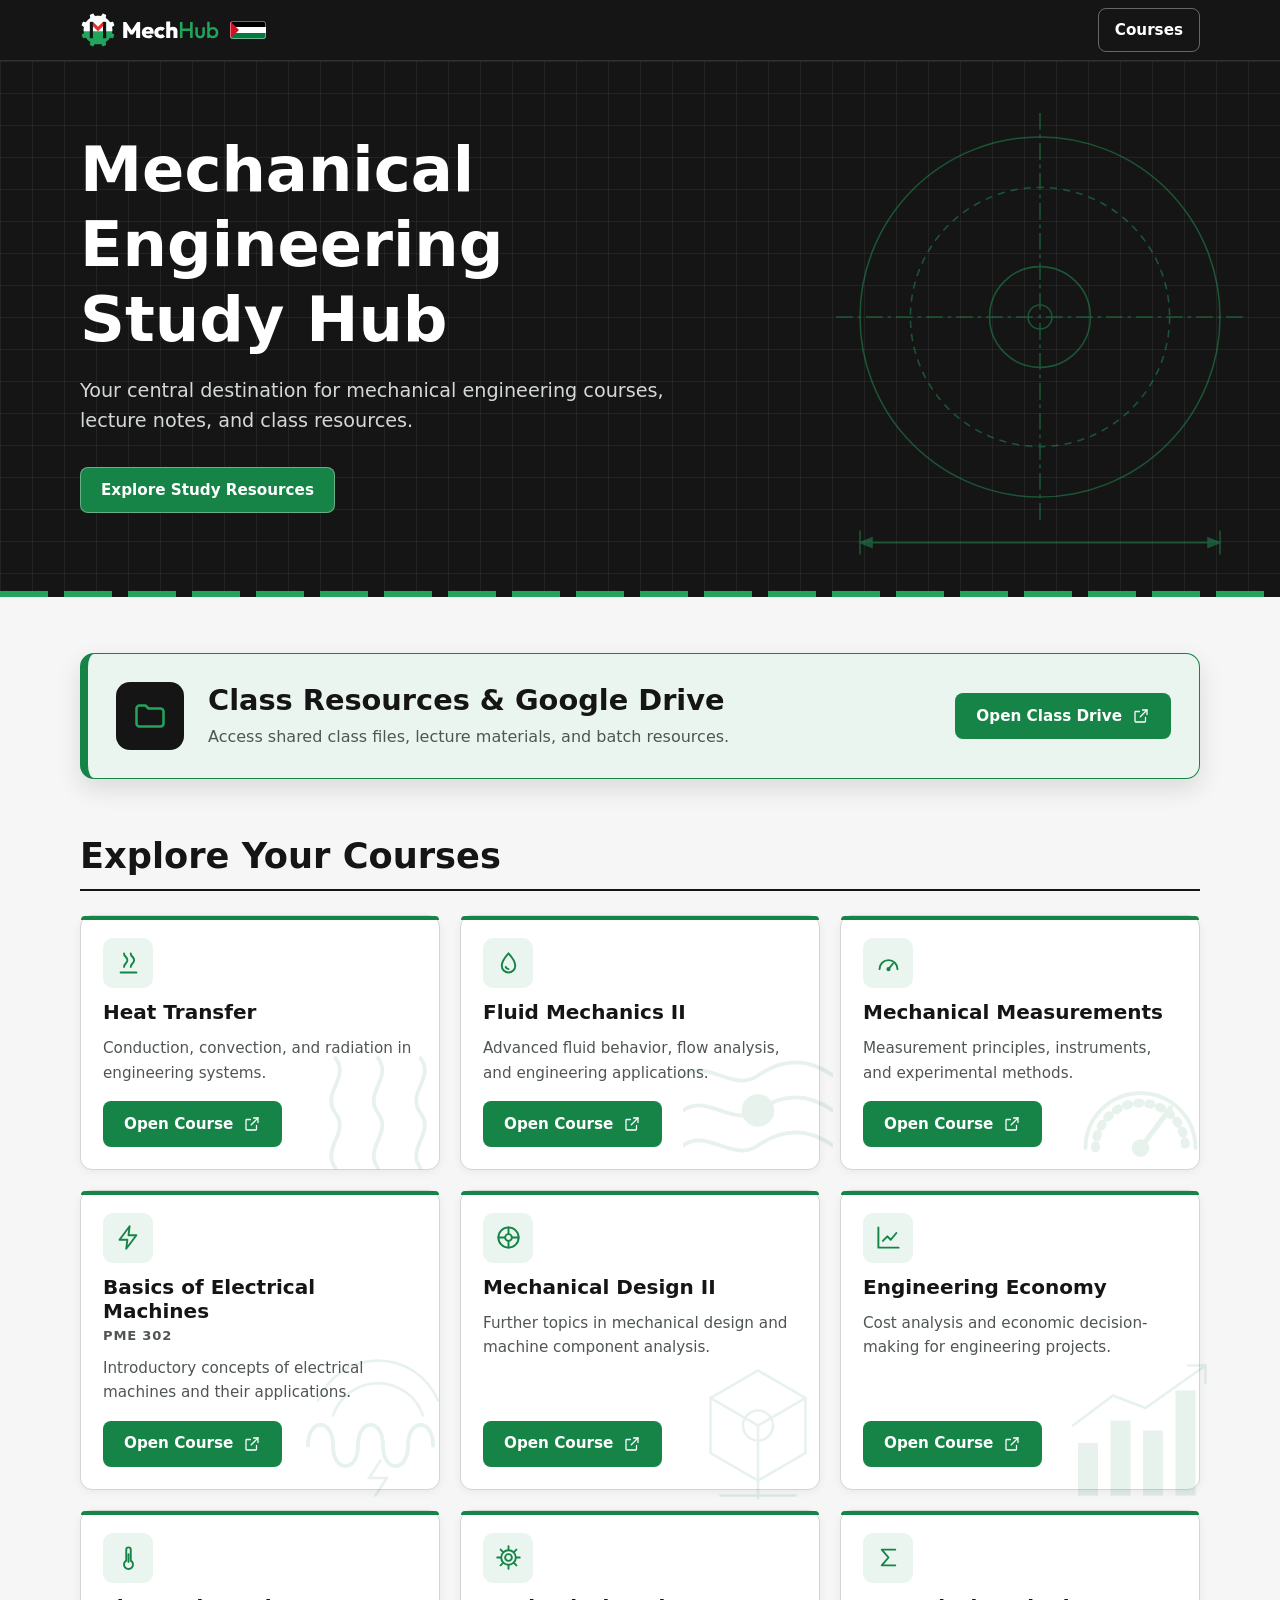
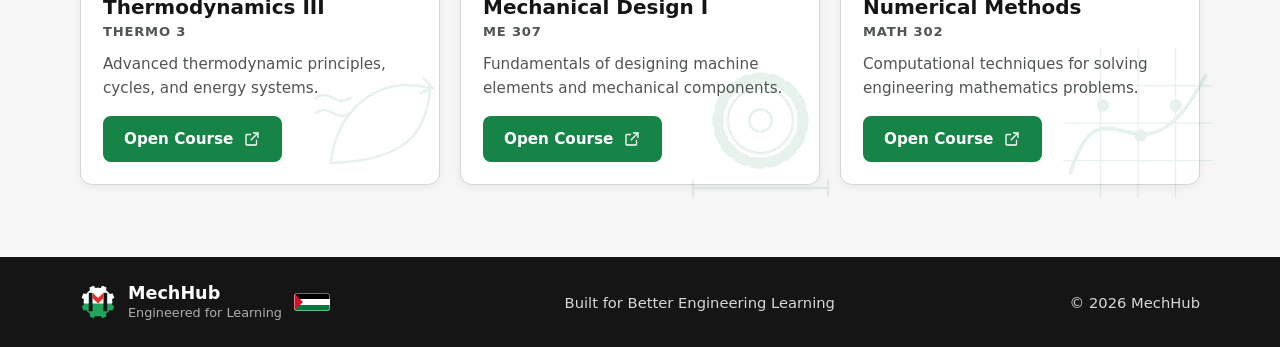
==== index.html @ f62c6869 "updata" ====
<!DOCTYPE html>
<html lang="en">
<head>
<meta charset="utf-8">
<meta name="viewport" content="width=device-width, initial-scale=1">
<title>MechHub | Mechanical Engineering Study Hub</title>
<meta name="description" content="Everything You Need to Study Engineering. A central hub for mechanical engineering courses, lecture notes, and class resources.">
<meta name="theme-color" content="#151515">
<link rel="manifest" href="manifest.webmanifest">
<link rel="apple-touch-icon" href="icons/apple-touch-icon-180.png">
<meta name="mobile-web-app-capable" content="yes">
<meta name="apple-mobile-web-app-capable" content="yes">
<meta name="apple-mobile-web-app-title" content="MechHub">
<meta name="apple-mobile-web-app-status-bar-style" content="black">
<link rel="icon" href="icons/favicon.svg" type="image/svg+xml">
<link rel="icon" href="favicon.ico" sizes="48x48">
<link rel="icon" href="icons/favicon-32.png" type="image/png" sizes="32x32">
<style>
/* ====== Design tokens — MechHub identity (black / green / red / white) ======
   One primary colour (green), brand black for dark surfaces and headings, neutrals for the rest.
   Every colour below is defined once here and reused everywhere via var(). */
:root{
  --ink:#151515;        /* brand black: header, hero, footer, headings, body text */
  --green:#168447;      /* primary on light surfaces: buttons, icons, focus, card accents */
  --green-d:#126B3A;    /* primary hover */
  --green-l:#22A45D;    /* primary on dark surfaces: accents, focus rings */
  --tint:#E9F5EE;       /* light green tint: icon tiles, highlighted block */
  --paper:#F5F6F5;      /* page background */
  --surface:#FFFFFF;    /* cards */
  --steel:#4F5651;      /* secondary text on light surfaces */
  --line:#D2D6D3;       /* borders on light surfaces */
  --on-dark:#FFFFFF;    /* text on dark surfaces */
  --on-dark-2:#D5D9D6;  /* secondary text on dark surfaces */
  --on-dark-3:#A9B0AB;  /* tertiary text on dark surfaces */
  --dark-hair:rgba(255,255,255,.12);  /* dividers / hover fill on dark surfaces */
  --dark-line:rgba(255,255,255,.35);  /* outlines on dark surfaces */
  --grid:rgba(255,255,255,.06);       /* hero blueprint grid */
  --shadow-1:0 2px 8px rgba(21,21,21,.06);
  --shadow-2:0 10px 24px rgba(21,21,21,.12);
  /* typography: a single family; sizes/weights below are reused by element type */
  --font:system-ui,-apple-system,"Segoe UI",Roboto,Arial,sans-serif;
}
*{box-sizing:border-box}
html{scroll-behavior:smooth;scroll-padding-top:76px}
body{margin:0;background:var(--paper);color:var(--ink);font:16px/1.6 var(--font);-webkit-text-size-adjust:100%}
h1,h2,h3{margin:0;line-height:1.2;overflow-wrap:anywhere;font-weight:700;letter-spacing:0}
a{color:inherit}
.wrap{width:min(1120px,100% - 40px);margin-inline:auto}
:focus-visible{outline:3px solid var(--green);outline-offset:3px}
.site-header :focus-visible,.hero :focus-visible,.site-footer :focus-visible{outline-color:var(--green-l)}

/* Buttons (one style everywhere) */
.btn{display:inline-flex;align-items:center;justify-content:center;gap:10px;min-height:46px;padding:0 20px;border-radius:8px;background:var(--green);color:var(--on-dark);font-family:inherit;font-size:.95rem;font-weight:600;line-height:1.2;text-decoration:none;border:1px solid transparent;transition:background .2s,transform .2s}
.btn:hover{background:var(--green-d)}
.btn svg{width:18px;height:18px;flex:none}
.hero .btn{border-color:var(--dark-line)}
.card .btn:focus-visible,.feature .btn:focus-visible{outline:none}
.card .btn::after,.feature .btn::after{content:"";position:absolute;inset:0;border-radius:inherit}

/* Header */
.site-header{position:sticky;top:0;z-index:10;background:var(--ink);color:var(--on-dark);border-bottom:1px solid var(--dark-hair)}
.site-header .wrap{display:flex;align-items:center;justify-content:space-between;gap:16px;min-height:60px}
.brand{display:flex;align-items:center;gap:10px;text-decoration:none}
.flag,.brand .flag{display:block;flex:none;width:36px;height:18px;color:inherit}
.foot-brand{display:inline-flex;align-items:center;gap:12px}
.brand .logo{width:140px;height:36px;flex:none}
.foot-brand .logo{flex:none;width:36px;height:36px}
.fb-text{display:flex;flex-direction:column;line-height:1.25}
.fb-text small{font-size:.8rem;color:var(--on-dark-3)}

/* Course card art: same hover motion per course, one colour */
.card .art{position:absolute;right:-14px;bottom:-14px;width:150px;height:150px;color:var(--green);opacity:.1;z-index:-1;pointer-events:none;transition:transform .5s ease,opacity .3s}
.card:is(:hover,:focus-within,:active) .art{opacity:.2}
[data-t=economy]:is(:hover,:focus-within,:active) .art{transform:translateY(-8px)}
[data-t=thermo]:is(:hover,:focus-within,:active) .art{transform:scale(1.12)}
[data-t=design1]:is(:hover,:focus-within,:active) .art{transform:rotate(25deg)}
[data-t=numerical]:is(:hover,:focus-within,:active) .art{transform:translateX(-8px) scale(1.05)}
[data-t=electrical]:is(:hover,:focus-within,:active) .art{transform:scale(1.08)}
[data-t=fluid]:is(:hover,:focus-within,:active) .art{transform:translateX(-12px)}
[data-t=measure]:is(:hover,:focus-within,:active) .art{transform:rotate(-10deg)}
[data-t=heat]:is(:hover,:focus-within,:active) .art{transform:translateY(-10px) scale(1.06)}
[data-t=design2]:is(:hover,:focus-within,:active) .art{transform:rotate(-15deg) scale(1.05)}
@media (hover:none){.card .art{opacity:.14}}
@media (prefers-reduced-motion:reduce){.card .art{transform:none!important}}
.nav-link{display:inline-flex;align-items:center;min-height:44px;padding:0 16px;border:1px solid var(--dark-line);border-radius:8px;color:var(--on-dark);font-weight:600;font-size:.95rem;text-decoration:none;transition:background .2s}
.nav-link:hover{background:var(--dark-hair)}

/* Hero */
.hero{position:relative;overflow:hidden;color:var(--on-dark);padding:72px 0 84px;background:linear-gradient(var(--grid) 1px,transparent 1px) 0 0/32px 32px,linear-gradient(90deg,var(--grid) 1px,transparent 1px) 0 0/32px 32px,var(--ink)}
.hero .wrap{position:relative}
.hero h1{font-size:clamp(2.2rem,6.5vw,3.9rem);max-width:12ch}
.hero p{max-width:52ch;margin:18px 0 30px;color:var(--on-dark-2);font-size:clamp(1rem,2.4vw,1.2rem)}
.deco{position:absolute;right:max(-60px,calc(50% - 640px));top:50%;width:min(480px,60vw);transform:translateY(-50%);color:var(--green-l);opacity:.45;pointer-events:none}
.hero::after{content:"";position:absolute;left:0;right:0;bottom:0;height:6px;background:repeating-linear-gradient(90deg,var(--green-l) 0 48px,transparent 48px 64px)}

/* Install button (PWA) */
.hero-actions{display:flex;flex-wrap:wrap;gap:12px}
.btn[hidden],.install-tip[hidden]{display:none}
.btn-ghost{background:transparent;cursor:pointer}
.btn-ghost:hover{background:var(--dark-hair)}
.install-tip{margin-top:16px;max-width:52ch;padding:12px 16px;border:1px solid var(--dark-line);border-radius:8px;background:var(--dark-hair);color:var(--on-dark-2);font-size:.95rem}

/* Resources */
#resources{padding:56px 0 72px}
.feature{position:relative;display:flex;align-items:center;gap:24px;padding:28px;background:var(--tint);border:1px solid var(--green);border-left:8px solid var(--green);border-radius:14px;box-shadow:var(--shadow-2)}
.feature:focus-within,.card:focus-within{outline:3px solid var(--green);outline-offset:3px}
.feature .ico{flex:none;width:68px;height:68px;border-radius:14px;background:var(--ink);color:var(--green-l);display:grid;place-items:center}
.feature .ico svg{width:36px;height:36px}
.feature h2{font-size:clamp(1.35rem,3.5vw,1.8rem)}
.feature p{margin:6px 0 0;color:var(--steel);max-width:56ch}
.feature .btn{margin-left:auto;flex:none}
.section-title{font-size:clamp(1.6rem,4vw,2.2rem);margin:56px 0 24px;padding-bottom:12px;border-bottom:2px solid var(--ink)}
.grid{list-style:none;margin:0;padding:0;display:grid;gap:20px;grid-template-columns:1fr}

/* Course cards: identical colours for every course. Name = primary, code = secondary (only when it exists) */
.card{position:relative;isolation:isolate;height:100%;display:flex;flex-direction:column;gap:12px;padding:22px;background:var(--surface);border:1px solid var(--line);border-radius:12px;box-shadow:var(--shadow-1);transition:transform .2s,border-color .2s,box-shadow .2s}
.card::before{content:"";position:absolute;left:0;right:0;top:0;height:4px;border-radius:11px 11px 0 0;background:var(--green)}
.card:hover{transform:translateY(-3px);border-color:var(--green);box-shadow:var(--shadow-2)}
.card-top{display:flex;align-items:flex-start}
.ico{width:50px;height:50px;border-radius:10px;background:var(--tint);color:var(--green);display:grid;place-items:center}
.ico svg{width:27px;height:27px}
.card-head{display:flex;flex-direction:column;gap:4px}
.card h3{font-size:1.25rem}
.code{font-size:.82rem;font-weight:600;line-height:1.3;letter-spacing:.06em;color:var(--steel);overflow-wrap:anywhere}
.card p{flex:1;margin:0;color:var(--steel);font-size:.95rem}
.card .btn{align-self:flex-start;margin-top:4px}

/* Footer */
.site-footer{background:var(--ink);color:var(--on-dark-2);padding:26px 0;font-size:.92rem}
.site-footer .wrap{display:flex;flex-wrap:wrap;align-items:center;justify-content:space-between;gap:8px 24px}
.site-footer strong{color:var(--on-dark);font-size:1.1rem;font-weight:700}

@media (min-width:600px){.grid{grid-template-columns:repeat(2,1fr)}}
@media (min-width:980px){.grid{grid-template-columns:repeat(3,1fr)}}
@media (max-width:360px){
  .site-header .wrap{gap:12px}
  .nav-link{padding:0 10px;font-size:.88rem}
}
@media (max-width:720px){
  .hero{padding:52px 0 60px}
  .deco{opacity:.2;right:-120px;width:340px}
  .feature{flex-direction:column;align-items:flex-start;padding:22px}
  .feature .btn{margin-left:0;width:100%}
  .hero .btn{width:100%}
}
@media (prefers-reduced-motion:reduce){
  html{scroll-behavior:auto}
  *,*::before,*::after{transition:none!important;animation:none!important}
  .card:hover{transform:none}
}
</style>
</head>
<body>

<svg width="0" height="0" style="position:absolute" aria-hidden="true" focusable="false">
  <symbol id="flag-ps" viewBox="0 0 40 20">
    <clipPath id="flag-clip"><rect width="40" height="20" rx="3"/></clipPath>
    <g clip-path="url(#flag-clip)">
      <rect width="40" height="6.67" fill="#000000"/>
      <rect y="6.67" width="40" height="6.66" fill="#FFFFFF"/>
      <rect y="13.33" width="40" height="6.67" fill="#007A3D"/>
      <path d="M0 0l10 10L0 20z" fill="#CE1126"/>
    </g>
    <rect x=".5" y=".5" width="39" height="19" rx="2.5" fill="none" stroke="rgba(255,255,255,.5)"/>
  </symbol>
  <symbol id="logo-horizontal" viewBox="-118 -118 918 236"><defs><clipPath id="hdarkt"><rect x="-130" y="-130" width="260" height="138.70"/></clipPath></defs><path d="M20.35 -91.77L31.81 -107.39L53.44 -98.43L50.51 -79.28A94 94 0 0 1 79.28 -50.51L98.43 -53.44L107.39 -31.81L91.77 -20.35A94 94 0 0 1 91.77 20.35L107.39 31.81L98.43 53.44L79.28 50.51A94 94 0 0 1 50.51 79.28L53.44 98.43L31.81 107.39L20.35 91.77A94 94 0 0 1 -20.35 91.77L-31.81 107.39L-53.44 98.43L-50.51 79.28A94 94 0 0 1 -79.28 50.51L-98.43 53.44L-107.39 31.81L-91.77 20.35A94 94 0 0 1 -91.77 -20.35L-107.39 -31.81L-98.43 -53.44L-79.28 -50.51A94 94 0 0 1 -50.51 -79.28L-53.44 -98.43L-31.81 -107.39L-20.35 -91.77A94 94 0 0 1 20.35 -91.77ZM-54.00 -54.00L-33.00 -54.00L-33.00 54.00L-54.00 54.00ZM33.00 -54.00L54.00 -54.00L54.00 54.00L33.00 54.00Z" fill="#22A45D" fill-rule="evenodd"/><path d="M20.35 -91.77L31.81 -107.39L53.44 -98.43L50.51 -79.28A94 94 0 0 1 79.28 -50.51L98.43 -53.44L107.39 -31.81L91.77 -20.35A94 94 0 0 1 91.77 20.35L107.39 31.81L98.43 53.44L79.28 50.51A94 94 0 0 1 50.51 79.28L53.44 98.43L31.81 107.39L20.35 91.77A94 94 0 0 1 -20.35 91.77L-31.81 107.39L-53.44 98.43L-50.51 79.28A94 94 0 0 1 -79.28 50.51L-98.43 53.44L-107.39 31.81L-91.77 20.35A94 94 0 0 1 -91.77 -20.35L-107.39 -31.81L-98.43 -53.44L-79.28 -50.51A94 94 0 0 1 -50.51 -79.28L-53.44 -98.43L-31.81 -107.39L-20.35 -91.77A94 94 0 0 1 20.35 -91.77ZM-54.00 -54.00L-33.00 -54.00L-33.00 54.00L-54.00 54.00ZM33.00 -54.00L54.00 -54.00L54.00 54.00L33.00 54.00Z" fill="#FFFFFF" fill-rule="evenodd" clip-path="url(#hdarkt)"/><path d="M-33.00 -54.00L0.00 -21.00L33.00 -54.00L33.00 -24.30L0.00 8.70L-33.00 -24.30Z" fill="#E4312B"/><g transform="translate(156,53.17)"><path d="M9.45 0.00V-106.35H28.80L64.95 -51.60L101.10 -106.35H120.45V0.00H93.90V-54.45L73.65 -24.00H56.25L36.15 -54.45V0.00ZM173.10 1.65Q160.80 1.65 151.35 -3.22Q141.90 -8.10 136.50 -16.80Q131.10 -25.50 131.10 -36.75Q131.10 -47.85 136.35 -56.47Q141.60 -65.10 150.68 -70.12Q159.75 -75.15 171.15 -75.15Q182.25 -75.15 190.88 -70.42Q199.50 -65.70 204.38 -57.38Q209.25 -49.05 209.25 -38.40Q209.25 -36.15 209.03 -33.83Q208.80 -31.50 208.05 -28.50L156.60 -28.20Q157.05 -27.15 157.50 -26.10Q159.60 -21.60 163.50 -19.35Q167.40 -17.10 173.10 -17.10Q178.50 -17.10 182.62 -18.90Q186.75 -20.70 190.05 -24.45L203.70 -10.80Q198.30 -4.65 190.57 -1.50Q182.85 1.65 173.10 1.65ZM156.60 -45.15 185.10 -45.30Q184.80 -46.95 184.20 -48.30Q182.55 -52.20 179.40 -54.30Q176.25 -56.40 171.45 -56.40Q166.50 -56.40 162.90 -54.00Q159.30 -51.60 157.35 -47.25Q156.90 -46.20 156.60 -45.15ZM253.95 1.65Q242.25 1.65 232.88 -3.30Q223.50 -8.25 218.10 -16.95Q212.70 -25.65 212.70 -36.60Q212.70 -47.70 218.18 -56.40Q223.65 -65.10 233.03 -70.12Q242.40 -75.15 254.25 -75.15Q262.80 -75.15 269.85 -72.30Q276.90 -69.45 282.75 -63.75L266.25 -47.25Q264.00 -49.50 261.07 -50.62Q258.15 -51.75 254.25 -51.75Q250.05 -51.75 246.68 -49.88Q243.30 -48.00 241.28 -44.70Q239.25 -41.40 239.25 -36.75Q239.25 -32.25 241.28 -28.88Q243.30 -25.50 246.68 -23.55Q250.05 -21.60 254.25 -21.60Q258.45 -21.60 261.45 -22.95Q264.45 -24.30 266.70 -26.85L283.35 -10.35Q277.20 -4.35 270.07 -1.35Q262.95 1.65 253.95 1.65ZM338.85 0.00V-41.40Q338.85 -46.50 335.85 -49.42Q332.85 -52.35 328.20 -52.35Q325.05 -52.35 322.57 -51.00Q320.10 -49.65 318.75 -47.25Q317.40 -44.85 317.40 -41.40V0.00H291.30V-109.35H317.40V-69.00Q319.05 -70.20 321.00 -71.40Q327.45 -74.85 336.00 -74.85Q344.85 -74.85 351.38 -71.32Q357.90 -67.80 361.42 -61.65Q364.95 -55.50 364.95 -47.40V0.00Z" fill="#FFFFFF"/><path d="M11.40 0.00V-105.00H28.65V-62.25H78.15V-105.00H95.40V0.00H78.15V-46.50H28.65V0.00ZM144.00 1.50Q134.85 1.50 127.72 -2.55Q120.60 -6.60 116.62 -13.72Q112.65 -20.85 112.65 -30.15V-72.00H129.15V-30.90Q129.15 -25.65 130.88 -21.98Q132.60 -18.30 135.97 -16.35Q139.35 -14.40 144.00 -14.40Q151.20 -14.40 155.02 -18.67Q158.85 -22.95 158.85 -30.90V-72.00H175.35V-30.15Q175.35 -20.70 171.38 -13.57Q167.40 -6.45 160.35 -2.48Q153.30 1.50 144.00 1.50ZM229.05 1.50Q220.80 1.50 214.35 -2.10Q210.00 -4.35 207.00 -7.80V0.00H190.50V-108.00H207.00V-64.05Q210.15 -67.65 214.50 -70.05Q220.95 -73.50 229.05 -73.50Q238.80 -73.50 246.68 -68.47Q254.55 -63.45 259.12 -54.97Q263.70 -46.50 263.70 -35.85Q263.70 -25.35 259.12 -16.88Q254.55 -8.40 246.68 -3.45Q238.80 1.50 229.05 1.50ZM226.35 -14.10Q232.35 -14.10 236.93 -16.88Q241.50 -19.65 244.12 -24.60Q246.75 -29.55 246.75 -36.00Q246.75 -42.45 244.12 -47.40Q241.50 -52.35 236.93 -55.12Q232.35 -57.90 226.35 -57.90Q220.35 -57.90 215.70 -55.12Q211.05 -52.35 208.50 -47.40Q205.95 -42.45 205.95 -36.00Q205.95 -29.55 208.50 -24.60Q211.05 -19.65 215.70 -16.88Q220.35 -14.10 226.35 -14.10Z" transform="translate(369.60,0)" fill="#22A45D"/></g>
</symbol>
  <symbol id="logo-icon" viewBox="-120 -120 240 240"><defs><clipPath id="ict"><rect x="-130" y="-130" width="260" height="140.77"/></clipPath></defs><path d="M18.13 -93.25L28.99 -108.18L56.00 -96.99L53.12 -78.76A95 95 0 0 1 78.76 -53.12L96.99 -56.00L108.18 -28.99L93.25 -18.13A95 95 0 0 1 93.25 18.13L108.18 28.99L96.99 56.00L78.76 53.12A95 95 0 0 1 53.12 78.76L56.00 96.99L28.99 108.18L18.13 93.25A95 95 0 0 1 -18.13 93.25L-28.99 108.18L-56.00 96.99L-53.12 78.76A95 95 0 0 1 -78.76 53.12L-96.99 56.00L-108.18 28.99L-93.25 18.13A95 95 0 0 1 -93.25 -18.13L-108.18 -28.99L-96.99 -56.00L-78.76 -53.12A95 95 0 0 1 -53.12 -78.76L-56.00 -96.99L-28.99 -108.18L-18.13 -93.25A95 95 0 0 1 18.13 -93.25ZM-62.00 -62.00L-36.00 -62.00L-36.00 62.00L-62.00 62.00ZM36.00 -62.00L62.00 -62.00L62.00 62.00L36.00 62.00Z" fill="#22A45D" fill-rule="evenodd"/><path d="M18.13 -93.25L28.99 -108.18L56.00 -96.99L53.12 -78.76A95 95 0 0 1 78.76 -53.12L96.99 -56.00L108.18 -28.99L93.25 -18.13A95 95 0 0 1 93.25 18.13L108.18 28.99L96.99 56.00L78.76 53.12A95 95 0 0 1 53.12 78.76L56.00 96.99L28.99 108.18L18.13 93.25A95 95 0 0 1 -18.13 93.25L-28.99 108.18L-56.00 96.99L-53.12 78.76A95 95 0 0 1 -78.76 53.12L-96.99 56.00L-108.18 28.99L-93.25 18.13A95 95 0 0 1 -93.25 -18.13L-108.18 -28.99L-96.99 -56.00L-78.76 -53.12A95 95 0 0 1 -53.12 -78.76L-56.00 -96.99L-28.99 -108.18L-18.13 -93.25A95 95 0 0 1 18.13 -93.25ZM-62.00 -62.00L-36.00 -62.00L-36.00 62.00L-62.00 62.00ZM36.00 -62.00L62.00 -62.00L62.00 62.00L36.00 62.00Z" fill="#FFFFFF" fill-rule="evenodd" clip-path="url(#ict)"/><path d="M-36.00 -62.00L0.00 -26.00L36.00 -62.00L36.00 -25.23L0.00 10.77L-36.00 -25.23Z" fill="#E4312B"/>
</symbol>
</svg>

<header class="site-header">
  <div class="wrap">
    <a class="brand" href="#top" aria-label="MechHub home">
      <svg class="logo" viewBox="0 0 918 236" aria-hidden="true"><use href="#logo-horizontal"/></svg>
      <svg class="flag" viewBox="0 0 40 20" role="img" aria-label="Palestine flag"><use href="#flag-ps"/></svg>
    </a>
    <a class="nav-link" href="#resources">Courses</a>
  </div>
</header>

<main id="top">
  <section class="hero" aria-labelledby="hero-title">
    <svg class="deco" viewBox="0 0 400 400" fill="none" stroke="currentColor" stroke-width="1.3" aria-hidden="true">
      <circle cx="200" cy="190" r="150"/>
      <circle cx="200" cy="190" r="108" stroke-dasharray="6 5"/>
      <circle cx="200" cy="190" r="42"/>
      <circle cx="200" cy="190" r="10"/>
      <path d="M30 190h340M200 20v340" stroke-dasharray="14 4 3 4"/>
      <path d="M50 378h300M50 368v20M350 368v20"/>
      <path d="M50 378l10-4v8zM350 378l-10-4v8z" fill="currentColor"/>
    </svg>
    <div class="wrap">
      <h1 id="hero-title">Mechanical Engineering Study Hub</h1>
      <p>Your central destination for mechanical engineering courses, lecture notes, and class resources.</p>
      <div class="hero-actions">
        <a class="btn" href="#resources">Explore Study Resources</a>
        <button type="button" class="btn btn-ghost" id="install-btn" hidden>
          <svg viewBox="0 0 24 24" fill="none" stroke="currentColor" stroke-width="1.7" stroke-linecap="round" stroke-linejoin="round" aria-hidden="true"><path d="M12 4v11"/><path d="M7 11l5 5 5-5"/><path d="M5 20h14"/></svg>
          Install MechHub
        </button>
      </div>
      <div class="install-tip" id="ios-tip" role="note" hidden>To install MechHub on iPhone or iPad, open this page in Safari, tap the <strong>Share</strong> button, then choose <strong>Add to Home Screen</strong>.</div>
    </div>
  </section>

  <section id="resources" aria-label="Study resources">
    <div class="wrap">
      <div id="drive-slot"></div>
      <h2 class="section-title">Explore Your Courses</h2>
      <ul class="grid" id="course-grid"></ul>
    </div>
  </section>
</main>

<footer class="site-footer">
  <div class="wrap">
    <span class="foot-brand"><svg class="logo" viewBox="0 0 240 240" aria-hidden="true"><use href="#logo-icon"/></svg><span class="fb-text"><strong>MechHub</strong><small>Engineered for Learning</small></span><svg class="flag" viewBox="0 0 40 20" role="img" aria-label="Palestine flag"><use href="#flag-ps"/></svg></span>
    <span>Built for Better Engineering Learning</span>
    <span>&copy; <span id="year">2026</span> MechHub</span>
  </div>
</footer>

<script>
/* ====== Central configuration: edit titles, codes, descriptions or URLs here ====== */
const DRIVE = {
  title: 'Class Resources &amp; Google Drive',
  description: 'Access shared class files, lecture materials, and batch resources.',
  cta: 'Open Class Drive',
  url: 'https://drive.google.com/drive/folders/1LVn5McTEaALZz_izfzxELduDn-HFU_hd'
};

/* Course code: fill in only when the real code is known; an empty code simply shows nothing. */
/* Display order: Heat Transfer, Fluid Mechanics, Measurements, BME (Electrical Machines), Design 2, Economy; remaining courses keep their original order. */
const COURSES = [
  { title: 'Heat Transfer', code: '', icon: 'heat',
    description: 'Conduction, convection, and radiation in engineering systems.',
    url: 'https://ahmedramadantajeldin-rgb.github.io/Heat-Transfer/' },
  { title: 'Fluid Mechanics II', code: '', icon: 'fluid',
    description: 'Advanced fluid behavior, flow analysis, and engineering applications.',
    url: 'https://ahmedramadantajeldin-rgb.github.io/Fluid2/' },
  { title: 'Mechanical Measurements', code: '', icon: 'measure',
    description: 'Measurement principles, instruments, and experimental methods.',
    url: 'https://ahmedramadantajeldin-rgb.github.io/measurement/' },
  { title: 'Basics of Electrical Machines', code: 'PME 302', icon: 'electrical',
    description: 'Introductory concepts of electrical machines and their applications.',
    url: 'https://ahmedramadantajeldin-rgb.github.io/PME302/' },
  { title: 'Mechanical Design II', code: '', icon: 'design2',
    description: 'Further topics in mechanical design and machine component analysis.',
    url: 'https://ahmedramadantajeldin-rgb.github.io/design2/' },
  { title: 'Engineering Economy', code: '', icon: 'economy',
    description: 'Cost analysis and economic decision-making for engineering projects.',
    url: 'https://ahmedramadantajeldin-rgb.github.io/economy/' },
  { title: 'Thermodynamics III', code: 'THERMO 3', icon: 'thermo',
    description: 'Advanced thermodynamic principles, cycles, and energy systems.',
    url: 'https://ahmedramadantajeldin-rgb.github.io/tageldien/' },
  { title: 'Mechanical Design I', code: 'ME 307', icon: 'design1',
    description: 'Fundamentals of designing machine elements and mechanical components.',
    url: 'https://ahmedramadantajeldin-rgb.github.io/my-website/' },
  { title: 'Numerical Methods', code: 'MATH 302', icon: 'numerical',
    description: 'Computational techniques for solving engineering mathematics problems.',
    url: 'https://ahmedramadantajeldin-rgb.github.io/math302/' }
];

/* ====== Icons (inline SVG paths, 24x24 grid) ====== */
const ICONS = {
  drive: '<path d="M3 7a2 2 0 0 1 2-2h4l2 2h8a2 2 0 0 1 2 2v8a2 2 0 0 1-2 2H5a2 2 0 0 1-2-2z"/>',
  economy: '<path d="M3 3v18h18"/><path d="M7 15l4-4 3 3 5-6"/>',
  thermo: '<path d="M14 14.8V5a2 2 0 0 0-4 0v9.8a4 4 0 1 0 4 0z"/><path d="M12 9v7"/>',
  design1: '<circle cx="12" cy="12" r="3"/><circle cx="12" cy="12" r="6.5"/><path d="M12 2v3M12 19v3M2 12h3M19 12h3M5 5l2 2M17 17l2 2M5 19l2-2M17 7l2-2"/>',
  numerical: '<path d="M18 5H6l6 7-6 7h12"/>',
  electrical: '<path d="M13 2L4 14h7l-1 8 9-12h-7z"/>',
  fluid: '<path d="M12 3s6 6.5 6 11a6 6 0 0 1-12 0c0-4.5 6-11 6-11z"/><path d="M9.5 15a2.8 2.8 0 0 0 2.5 2"/>',
  measure: '<path d="M4 17a8 8 0 1 1 16 0"/><path d="M12 17l4-5"/><circle cx="12" cy="17" r="1"/>',
  heat: '<path d="M8 3c0 3 3 3 3 6s-3 3-3 6M14 3c0 3 3 3 3 6s-3 3-3 6"/><path d="M5 20h14"/>',
  design2: '<circle cx="12" cy="12" r="9"/><circle cx="12" cy="12" r="3"/><path d="M12 3v6M12 15v6M3 12h6M15 12h6"/>'
};
const ART = {
  economy: '<rect x="12" y="72" width="16" height="42" fill="currentColor" stroke="none"/><rect x="38" y="54" width="16" height="60" fill="currentColor" stroke="none"/><rect x="64" y="62" width="16" height="52" fill="currentColor" stroke="none"/><rect x="90" y="30" width="16" height="84" fill="currentColor" stroke="none"/><path d="M8 58l32-24 26 10 48-34M100 10h14v14"/>',
  thermo: '<path d="M22 92C28 46 62 22 102 32c-4 32-14 58-80 60z"/><path d="M96 24l8 8-10 4M10 40c14-8 14 8 28 0M10 52c14-8 14 8 28 0"/>',
  design1: '<circle cx="62" cy="58" r="34" stroke-width="9" stroke-dasharray="7 6"/><circle cx="62" cy="58" r="26"/><circle cx="62" cy="58" r="9"/><path d="M8 112h108M8 106v12M116 106v12"/>',
  numerical: '<path d="M0 30h120M0 60h120M0 90h120M30 0v120M60 0v120M90 0v120" stroke-width="1"/><path d="M6 100C32 14 62 124 114 22" stroke-width="3"/><circle cx="32" cy="46" r="4" fill="currentColor"/><circle cx="62" cy="70" r="4" fill="currentColor"/><circle cx="90" cy="46" r="4" fill="currentColor"/>',
  electrical: '<path d="M4 74c0-22 20-22 20 0s20 22 20 0 20-22 20 0 20 22 20 0 20-22 20 0" stroke-width="3"/><path d="M24 50a38 38 0 0 1 72 0M12 38a52 52 0 0 1 96 0"/><path d="M62 86l-9 14h14l-9 14"/>',
  fluid: '<path d="M0 34c20-14 40 14 60 0s40-14 60 0M0 62c20-14 40 14 60 0s40-14 60 0M0 90c20-14 40 14 60 0s40-14 60 0" stroke-width="3"/><circle cx="60" cy="62" r="13" fill="currentColor" stroke="none"/>',
  measure: '<path d="M18 92a44 44 0 1 1 88 0" stroke-width="3"/><path d="M26 92a36 36 0 1 1 72 0" stroke-width="7" stroke-dasharray="2 7"/><path d="M62 92l24-32" stroke-width="4"/><circle cx="62" cy="92" r="6" fill="currentColor"/>',
  heat: '<path d="M26 108c-12-16 12-28 0-44s12-28 0-44M60 108c-12-16 12-28 0-44s12-28 0-44M94 108c-12-16 12-28 0-44s12-28 0-44" stroke-width="3"/>',
  design2: '<path d="M60 14l38 22v44L60 102 22 80V36z"/><path d="M22 36l38 22 38-22M60 58v44"/><circle cx="60" cy="58" r="12"/><path d="M60 102v14M30 114h60"/>'
};
const svg = (paths) =>
  '<svg viewBox="0 0 24 24" fill="none" stroke="currentColor" stroke-width="1.7" stroke-linecap="round" stroke-linejoin="round" aria-hidden="true">' + paths + '</svg>';
const EXTERNAL = svg('<path d="M14 4h6v6"/><path d="M20 4l-9 9"/><path d="M18 14v5a1 1 0 0 1-1 1H5a1 1 0 0 1-1-1V7a1 1 0 0 1 1-1h5"/>');

/* ====== Rendering ====== */
const linkAttrs = 'target="_blank" rel="noopener noreferrer"';

document.getElementById('drive-slot').innerHTML =
  '<article class="feature">' +
    '<div class="ico">' + svg(ICONS.drive) + '</div>' +
    '<div><h2>' + DRIVE.title + '</h2><p>' + DRIVE.description + '</p></div>' +
    '<a class="btn" href="' + DRIVE.url + '" ' + linkAttrs + ' aria-label="' + DRIVE.cta + ' (opens in a new tab)">' +
      DRIVE.cta + EXTERNAL + '</a>' +
  '</article>';

document.getElementById('course-grid').innerHTML = COURSES.map(function (c) {
  return '<li><article class="card" data-t="' + c.icon + '">' +
    '<svg class="art" viewBox="0 0 120 120" fill="none" stroke="currentColor" stroke-width="2" stroke-linecap="round" aria-hidden="true">' + ART[c.icon] + '</svg>' +
    '<div class="card-top"><div class="ico">' + svg(ICONS[c.icon]) + '</div></div>' +
    '<div class="card-head"><h3>' + c.title + '</h3>' +
      (c.code ? '<span class="code">' + c.code + '</span>' : '') + '</div>' +
    '<p>' + c.description + '</p>' +
    '<a class="btn" href="' + c.url + '" ' + linkAttrs + ' aria-label="Open Course: ' + c.title + ' (opens in a new tab)">Open Course' + EXTERNAL + '</a>' +
  '</article></li>';
}).join('');

document.getElementById('year').textContent = new Date().getFullYear();

/* ====== PWA: install button + service worker ====== */
(function () {
  var btn = document.getElementById('install-btn');
  var tip = document.getElementById('ios-tip');
  var deferred = null;
  var standalone = function () {
    return (window.matchMedia && window.matchMedia('(display-mode: standalone)').matches) || window.navigator.standalone === true;
  };
  var isIOS = /iPhone|iPad|iPod/.test(navigator.userAgent) || (navigator.platform === 'MacIntel' && navigator.maxTouchPoints > 1);

  if (!standalone()) {
    if (isIOS) {
      /* iOS has no install prompt API: show the button and explain Share > Add to Home Screen */
      btn.hidden = false;
      btn.addEventListener('click', function () { tip.hidden = !tip.hidden; });
    } else {
      window.addEventListener('beforeinstallprompt', function (e) {
        e.preventDefault();
        deferred = e;
        btn.hidden = false;
      });
      btn.addEventListener('click', function () {
        if (!deferred) return;
        var ev = deferred;
        deferred = null;
        btn.hidden = true;               /* the prompt event can only be used once */
        ev.prompt();
      });
    }
  }
  window.addEventListener('appinstalled', function () { deferred = null; btn.hidden = true; tip.hidden = true; });

  if ('serviceWorker' in navigator) {
    window.addEventListener('load', function () {
      navigator.serviceWorker.register('sw.js', { updateViaCache: 'none' }).catch(function () {});
    });
  }
})();
</script>
</body>
</html>
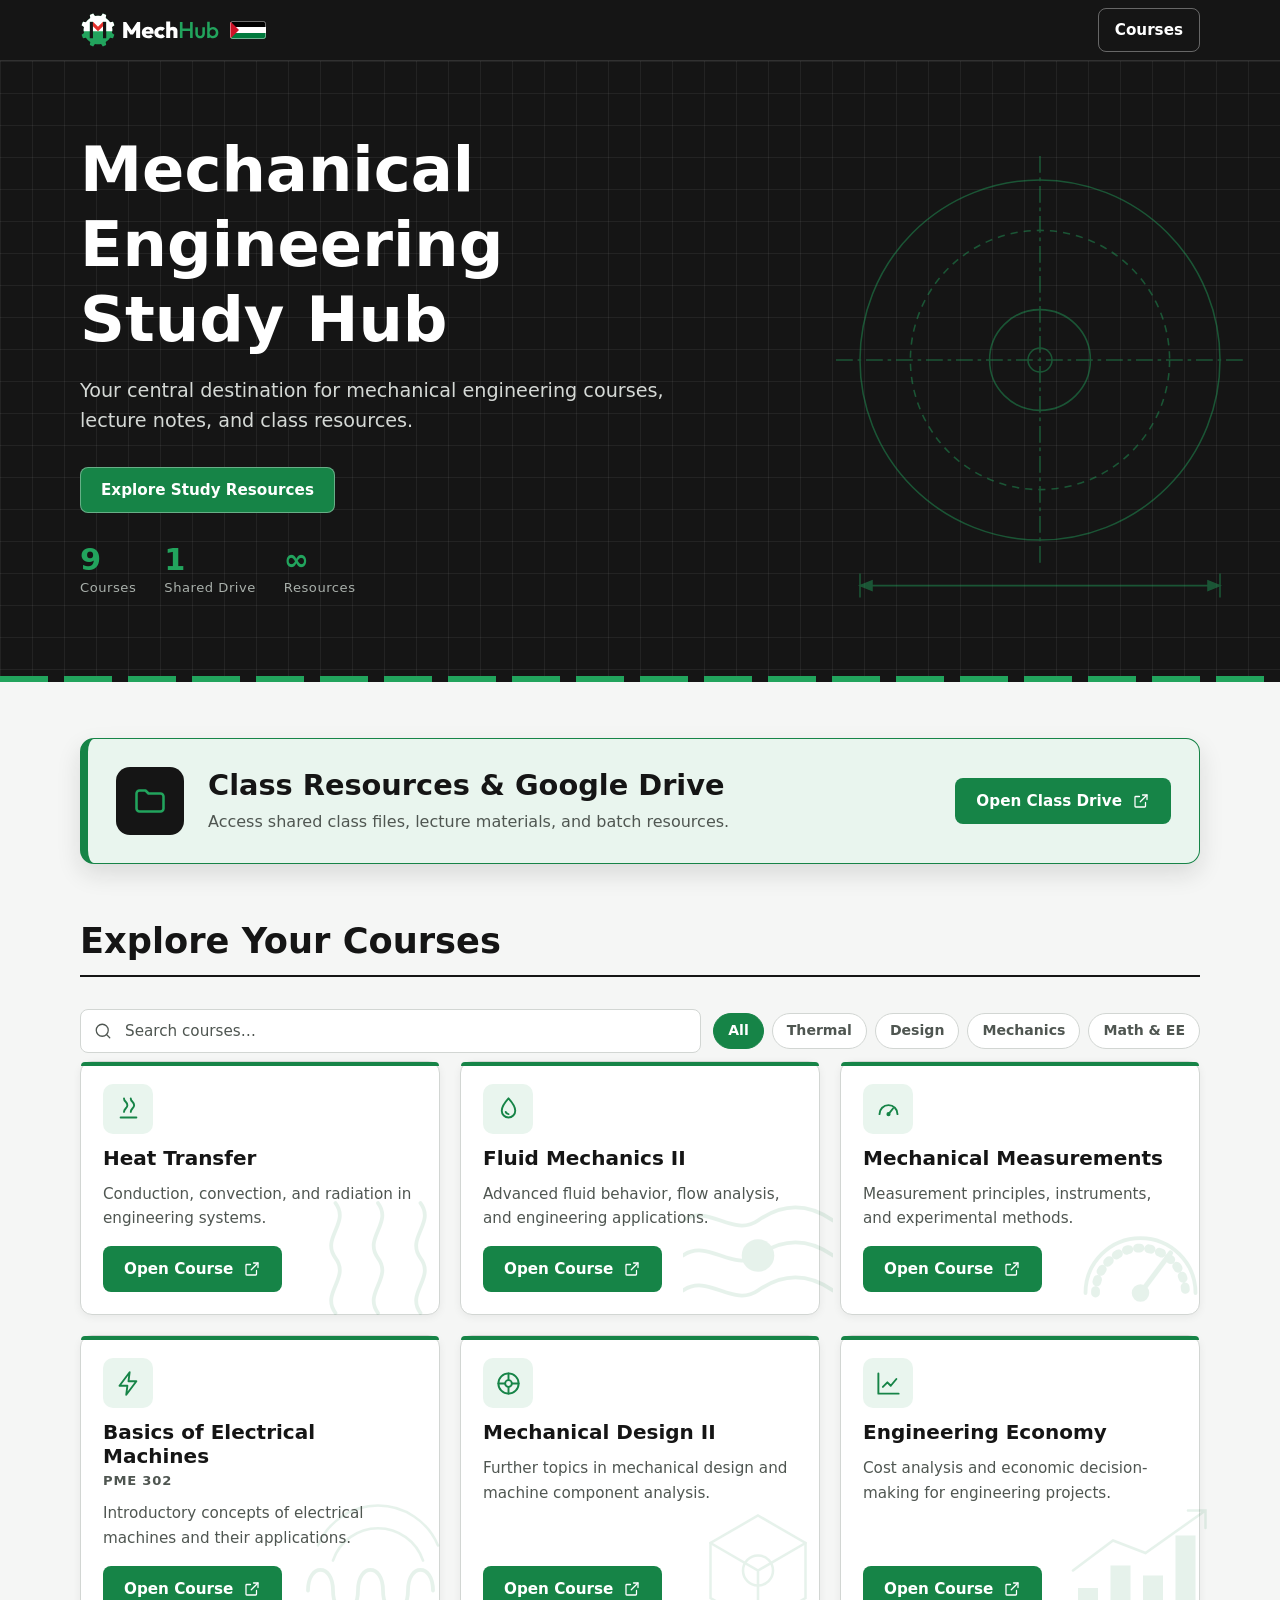
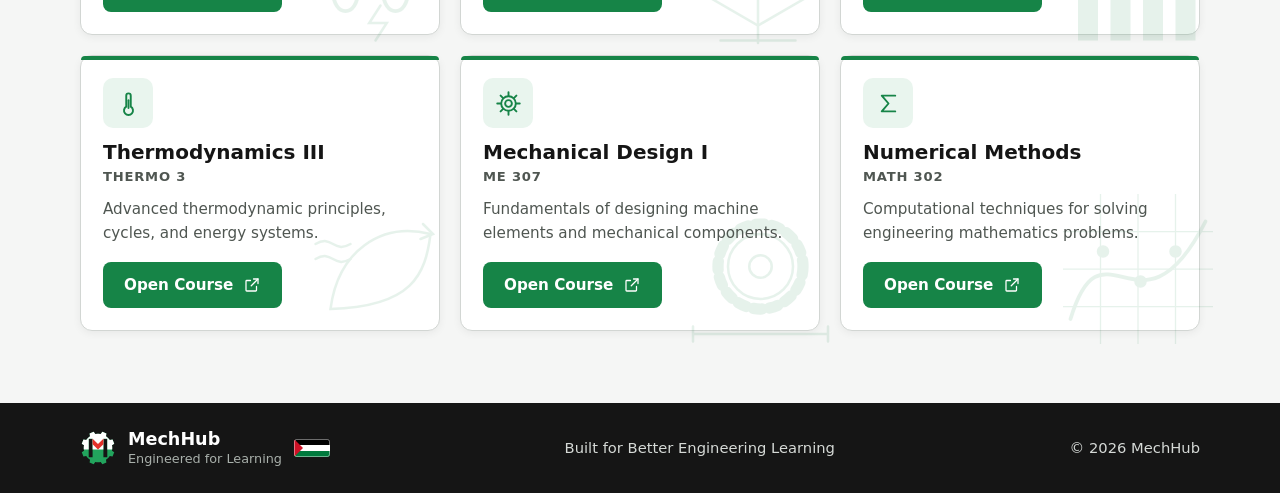
==== commit 1163f602: "PWA improvements: search/filter, offline banner, manifest v3, 404 page - index.html: add skip-to-con" ====
--- a/index.html
+++ b/index.html
@@ -3,8 +3,9 @@
 <head>
 <meta charset="utf-8">
 <meta name="viewport" content="width=device-width, initial-scale=1">
+<meta name="color-scheme" content="light">
 <title>MechHub | Mechanical Engineering Study Hub</title>
-<meta name="description" content="Everything You Need to Study Engineering. A central hub for mechanical engineering courses, lecture notes, and class resources.">
+<meta name="description" content="Your central destination for mechanical engineering courses, lecture notes, and class resources.">
 <meta name="theme-color" content="#151515">
 <link rel="manifest" href="manifest.webmanifest">
 <link rel="apple-touch-icon" href="icons/apple-touch-icon-180.png">
@@ -17,28 +18,28 @@
 <link rel="icon" href="icons/favicon-32.png" type="image/png" sizes="32x32">
 <style>
 /* ====== Design tokens — MechHub identity (black / green / red / white) ======
-   One primary colour (green), brand black for dark surfaces and headings, neutrals for the rest.
-   Every colour below is defined once here and reused everywhere via var(). */
+   Primary (green), brand black for dark surfaces, neutrals for the rest. */
 :root{
-  --ink:#151515;        /* brand black: header, hero, footer, headings, body text */
-  --green:#168447;      /* primary on light surfaces: buttons, icons, focus, card accents */
-  --green-d:#126B3A;    /* primary hover */
-  --green-l:#22A45D;    /* primary on dark surfaces: accents, focus rings */
-  --tint:#E9F5EE;       /* light green tint: icon tiles, highlighted block */
-  --paper:#F5F6F5;      /* page background */
-  --surface:#FFFFFF;    /* cards */
-  --steel:#4F5651;      /* secondary text on light surfaces */
-  --line:#D2D6D3;       /* borders on light surfaces */
-  --on-dark:#FFFFFF;    /* text on dark surfaces */
-  --on-dark-2:#D5D9D6;  /* secondary text on dark surfaces */
-  --on-dark-3:#A9B0AB;  /* tertiary text on dark surfaces */
-  --dark-hair:rgba(255,255,255,.12);  /* dividers / hover fill on dark surfaces */
-  --dark-line:rgba(255,255,255,.35);  /* outlines on dark surfaces */
-  --grid:rgba(255,255,255,.06);       /* hero blueprint grid */
+  --ink:#151515;
+  --green:#168447;
+  --green-d:#126B3A;
+  --green-l:#22A45D;
+  --tint:#E9F5EE;
+  --paper:#F5F6F5;
+  --surface:#FFFFFF;
+  --steel:#4F5651;
+  --line:#D2D6D3;
+  --on-dark:#FFFFFF;
+  --on-dark-2:#D5D9D6;
+  --on-dark-3:#A9B0AB;
+  --dark-hair:rgba(255,255,255,.12);
+  --dark-line:rgba(255,255,255,.35);
+  --grid:rgba(255,255,255,.06);
   --shadow-1:0 2px 8px rgba(21,21,21,.06);
   --shadow-2:0 10px 24px rgba(21,21,21,.12);
-  /* typography: a single family; sizes/weights below are reused by element type */
   --font:system-ui,-apple-system,"Segoe UI",Roboto,Arial,sans-serif;
+  --radius-card:12px;
+  --radius-btn:8px;
 }
 *{box-sizing:border-box}
 html{scroll-behavior:smooth;scroll-padding-top:76px}
@@ -48,9 +49,19 @@
 .wrap{width:min(1120px,100% - 40px);margin-inline:auto}
 :focus-visible{outline:3px solid var(--green);outline-offset:3px}
 .site-header :focus-visible,.hero :focus-visible,.site-footer :focus-visible{outline-color:var(--green-l)}
-
-/* Buttons (one style everywhere) */
-.btn{display:inline-flex;align-items:center;justify-content:center;gap:10px;min-height:46px;padding:0 20px;border-radius:8px;background:var(--green);color:var(--on-dark);font-family:inherit;font-size:.95rem;font-weight:600;line-height:1.2;text-decoration:none;border:1px solid transparent;transition:background .2s,transform .2s}
+img{max-width:100%;height:auto}
+
+/* Skip to content */
+.skip-link{position:absolute;top:-100px;left:12px;z-index:100;padding:10px 18px;border-radius:6px;background:var(--green);color:#fff;font-weight:700;text-decoration:none;transition:top .15s}
+.skip-link:focus{top:12px}
+
+/* Offline banner */
+#offline-banner{display:none;align-items:center;gap:10px;justify-content:center;padding:10px 16px;background:#7b3800;color:#fff;font-size:.9rem;text-align:center}
+#offline-banner svg{flex:none;width:18px;height:18px}
+body.offline #offline-banner{display:flex}
+
+/* Buttons */
+.btn{display:inline-flex;align-items:center;justify-content:center;gap:10px;min-height:46px;padding:0 20px;border-radius:var(--radius-btn);background:var(--green);color:var(--on-dark);font-family:inherit;font-size:.95rem;font-weight:600;line-height:1.2;text-decoration:none;border:1px solid transparent;cursor:pointer;transition:background .2s,transform .2s}
 .btn:hover{background:var(--green-d)}
 .btn svg{width:18px;height:18px;flex:none}
 .hero .btn{border-color:var(--dark-line)}
@@ -68,7 +79,7 @@
 .fb-text{display:flex;flex-direction:column;line-height:1.25}
 .fb-text small{font-size:.8rem;color:var(--on-dark-3)}
 
-/* Course card art: same hover motion per course, one colour */
+/* Animated art on card hover */
 .card .art{position:absolute;right:-14px;bottom:-14px;width:150px;height:150px;color:var(--green);opacity:.1;z-index:-1;pointer-events:none;transition:transform .5s ease,opacity .3s}
 .card:is(:hover,:focus-within,:active) .art{opacity:.2}
 [data-t=economy]:is(:hover,:focus-within,:active) .art{transform:translateY(-8px)}
@@ -82,7 +93,8 @@
 [data-t=design2]:is(:hover,:focus-within,:active) .art{transform:rotate(-15deg) scale(1.05)}
 @media (hover:none){.card .art{opacity:.14}}
 @media (prefers-reduced-motion:reduce){.card .art{transform:none!important}}
-.nav-link{display:inline-flex;align-items:center;min-height:44px;padding:0 16px;border:1px solid var(--dark-line);border-radius:8px;color:var(--on-dark);font-weight:600;font-size:.95rem;text-decoration:none;transition:background .2s}
+
+.nav-link{display:inline-flex;align-items:center;min-height:44px;padding:0 16px;border:1px solid var(--dark-line);border-radius:var(--radius-btn);color:var(--on-dark);font-weight:600;font-size:.95rem;text-decoration:none;transition:background .2s}
 .nav-link:hover{background:var(--dark-hair)}
 
 /* Hero */
@@ -96,9 +108,23 @@
 /* Install button (PWA) */
 .hero-actions{display:flex;flex-wrap:wrap;gap:12px}
 .btn[hidden],.install-tip[hidden]{display:none}
-.btn-ghost{background:transparent;cursor:pointer}
+.btn-ghost{background:transparent}
 .btn-ghost:hover{background:var(--dark-hair)}
-.install-tip{margin-top:16px;max-width:52ch;padding:12px 16px;border:1px solid var(--dark-line);border-radius:8px;background:var(--dark-hair);color:var(--on-dark-2);font-size:.95rem}
+.install-tip{margin-top:16px;max-width:52ch;padding:12px 16px;border:1px solid var(--dark-line);border-radius:var(--radius-btn);background:var(--dark-hair);color:var(--on-dark-2);font-size:.95rem}
+
+/* ── Search / filter bar ─────────────────────────────────────────────────── */
+.search-bar{display:flex;align-items:center;gap:12px;flex-wrap:wrap;margin:32px 0 8px}
+.search-wrap{position:relative;flex:1;min-width:200px}
+.search-wrap svg{position:absolute;left:14px;top:50%;transform:translateY(-50%);width:18px;height:18px;color:var(--steel);pointer-events:none}
+#search{width:100%;min-height:44px;padding:0 16px 0 44px;border:1.5px solid var(--line);border-radius:var(--radius-btn);background:var(--surface);color:var(--ink);font:inherit;font-size:.95rem;appearance:none;transition:border-color .2s}
+#search:focus{outline:none;border-color:var(--green)}
+#search::placeholder{color:var(--steel)}
+.filter-chips{display:flex;gap:8px;flex-wrap:wrap}
+.chip{display:inline-flex;align-items:center;min-height:36px;padding:0 14px;border-radius:100px;border:1.5px solid var(--line);background:var(--surface);color:var(--steel);font:inherit;font-size:.88rem;font-weight:600;cursor:pointer;transition:background .15s,border-color .15s,color .15s}
+.chip:hover{border-color:var(--green-d);color:var(--green-d)}
+.chip[aria-pressed=true]{background:var(--green);border-color:var(--green);color:#fff}
+#no-results{display:none;text-align:center;padding:48px 0;color:var(--steel)}
+#no-results.visible{display:block}
 
 /* Resources */
 #resources{padding:56px 0 72px}
@@ -109,11 +135,14 @@
 .feature h2{font-size:clamp(1.35rem,3.5vw,1.8rem)}
 .feature p{margin:6px 0 0;color:var(--steel);max-width:56ch}
 .feature .btn{margin-left:auto;flex:none}
-.section-title{font-size:clamp(1.6rem,4vw,2.2rem);margin:56px 0 24px;padding-bottom:12px;border-bottom:2px solid var(--ink)}
+
+/* Section title + category label */
+.section-title{font-size:clamp(1.6rem,4vw,2.2rem);margin:56px 0 0;padding-bottom:12px;border-bottom:2px solid var(--ink)}
+.category-label{font-size:.78rem;font-weight:700;letter-spacing:.1em;text-transform:uppercase;color:var(--steel);margin:32px 0 10px}
 .grid{list-style:none;margin:0;padding:0;display:grid;gap:20px;grid-template-columns:1fr}
 
-/* Course cards: identical colours for every course. Name = primary, code = secondary (only when it exists) */
-.card{position:relative;isolation:isolate;height:100%;display:flex;flex-direction:column;gap:12px;padding:22px;background:var(--surface);border:1px solid var(--line);border-radius:12px;box-shadow:var(--shadow-1);transition:transform .2s,border-color .2s,box-shadow .2s}
+/* Course cards */
+.card{position:relative;isolation:isolate;height:100%;display:flex;flex-direction:column;gap:12px;padding:22px;background:var(--surface);border:1px solid var(--line);border-radius:var(--radius-card);box-shadow:var(--shadow-1);transition:transform .2s,border-color .2s,box-shadow .2s}
 .card::before{content:"";position:absolute;left:0;right:0;top:0;height:4px;border-radius:11px 11px 0 0;background:var(--green)}
 .card:hover{transform:translateY(-3px);border-color:var(--green);box-shadow:var(--shadow-2)}
 .card-top{display:flex;align-items:flex-start}
@@ -129,6 +158,12 @@
 .site-footer{background:var(--ink);color:var(--on-dark-2);padding:26px 0;font-size:.92rem}
 .site-footer .wrap{display:flex;flex-wrap:wrap;align-items:center;justify-content:space-between;gap:8px 24px}
 .site-footer strong{color:var(--on-dark);font-size:1.1rem;font-weight:700}
+
+/* Stat strip */
+.stat-strip{display:flex;gap:28px;flex-wrap:wrap;margin-top:32px}
+.stat{display:flex;flex-direction:column;align-items:flex-start}
+.stat-num{font-size:1.9rem;font-weight:800;line-height:1;color:var(--green-l)}
+.stat-lbl{font-size:.82rem;color:var(--on-dark-3);margin-top:2px;letter-spacing:.04em}
 
 @media (min-width:600px){.grid{grid-template-columns:repeat(2,1fr)}}
 @media (min-width:980px){.grid{grid-template-columns:repeat(3,1fr)}}
@@ -142,6 +177,8 @@
   .feature{flex-direction:column;align-items:flex-start;padding:22px}
   .feature .btn{margin-left:0;width:100%}
   .hero .btn{width:100%}
+  .search-bar{flex-direction:column;align-items:stretch}
+  .search-wrap{min-width:auto}
 }
 @media (prefers-reduced-motion:reduce){
   html{scroll-behavior:auto}
@@ -151,6 +188,15 @@
 </style>
 </head>
 <body>
+
+<!-- Skip-navigation for keyboard users -->
+<a class="skip-link" href="#resources">Skip to courses</a>
+
+<!-- Offline banner (shown via JS when navigator.onLine becomes false) -->
+<div id="offline-banner" role="status" aria-live="polite">
+  <svg viewBox="0 0 24 24" fill="none" stroke="currentColor" stroke-width="1.7" stroke-linecap="round" stroke-linejoin="round" aria-hidden="true"><path d="M1 1l22 22"/><path d="M16.72 11.06A10.94 10.94 0 0 1 19 12.55"/><path d="M5 12.55a10.94 10.94 0 0 1 5.17-2.39"/><path d="M10.71 5.05A16 16 0 0 1 22.56 9"/><path d="M1.42 9a15.91 15.91 0 0 1 4.7-2.88"/><path d="M8.53 16.11a6 6 0 0 1 6.95 0"/><circle cx="12" cy="20" r="1"/></svg>
+  You're offline. MechHub is available, but course sites require an internet connection.
+</div>
 
 <svg width="0" height="0" style="position:absolute" aria-hidden="true" focusable="false">
   <symbol id="flag-ps" viewBox="0 0 40 20">
@@ -201,13 +247,41 @@
         </button>
       </div>
       <div class="install-tip" id="ios-tip" role="note" hidden>To install MechHub on iPhone or iPad, open this page in Safari, tap the <strong>Share</strong> button, then choose <strong>Add to Home Screen</strong>.</div>
+
+      <!-- Stats strip -->
+      <div class="stat-strip" aria-label="Library statistics">
+        <div class="stat"><span class="stat-num" id="stat-courses">9</span><span class="stat-lbl">Courses</span></div>
+        <div class="stat"><span class="stat-num">1</span><span class="stat-lbl">Shared Drive</span></div>
+        <div class="stat"><span class="stat-num">∞</span><span class="stat-lbl">Resources</span></div>
+      </div>
     </div>
   </section>
 
   <section id="resources" aria-label="Study resources">
     <div class="wrap">
       <div id="drive-slot"></div>
+
       <h2 class="section-title">Explore Your Courses</h2>
+
+      <!-- Search & filter -->
+      <div class="search-bar" role="search" aria-label="Filter courses">
+        <div class="search-wrap">
+          <svg viewBox="0 0 24 24" fill="none" stroke="currentColor" stroke-width="1.7" stroke-linecap="round" stroke-linejoin="round" aria-hidden="true"><circle cx="11" cy="11" r="8"/><path d="M21 21l-4.35-4.35"/></svg>
+          <input type="search" id="search" placeholder="Search courses…" aria-label="Search courses" autocomplete="off" spellcheck="false">
+        </div>
+        <div class="filter-chips" role="group" aria-label="Filter by category">
+          <button type="button" class="chip" data-filter="all" aria-pressed="true">All</button>
+          <button type="button" class="chip" data-filter="thermal" aria-pressed="false">Thermal</button>
+          <button type="button" class="chip" data-filter="design" aria-pressed="false">Design</button>
+          <button type="button" class="chip" data-filter="mechanics" aria-pressed="false">Mechanics</button>
+          <button type="button" class="chip" data-filter="math" aria-pressed="false">Math &amp; EE</button>
+        </div>
+      </div>
+
+      <div id="no-results" role="status" aria-live="polite">
+        <p>No courses match your search. Try a different keyword or clear the filter.</p>
+      </div>
+
       <ul class="grid" id="course-grid"></ul>
     </div>
   </section>
@@ -222,7 +296,7 @@
 </footer>
 
 <script>
-/* ====== Central configuration: edit titles, codes, descriptions or URLs here ====== */
+/* ====== Central configuration — edit titles, codes, descriptions or URLs here ====== */
 const DRIVE = {
   title: 'Class Resources &amp; Google Drive',
   description: 'Access shared class files, lecture materials, and batch resources.',
@@ -230,67 +304,79 @@
   url: 'https://drive.google.com/drive/folders/1LVn5McTEaALZz_izfzxELduDn-HFU_hd'
 };
 
-/* Course code: fill in only when the real code is known; an empty code simply shows nothing. */
-/* Display order: Heat Transfer, Fluid Mechanics, Measurements, BME (Electrical Machines), Design 2, Economy; remaining courses keep their original order. */
+/**
+ * COURSES
+ * Each entry must have:
+ *   title       — display name
+ *   code        — course code (empty string → not shown)
+ *   icon        — key into ICONS / ART maps
+ *   category    — one of: thermal | design | mechanics | math (used by filter chips)
+ *   description — short description
+ *   url         — authoritative published URL (opens in new tab)
+ *
+ * Display order below is intentional (most-current semester first).
+ */
 const COURSES = [
-  { title: 'Heat Transfer', code: '', icon: 'heat',
+  { title: 'Heat Transfer',               code: '',         icon: 'heat',       category: 'thermal',
     description: 'Conduction, convection, and radiation in engineering systems.',
     url: 'https://ahmedramadantajeldin-rgb.github.io/Heat-Transfer/' },
-  { title: 'Fluid Mechanics II', code: '', icon: 'fluid',
+  { title: 'Fluid Mechanics II',          code: '',         icon: 'fluid',      category: 'mechanics',
     description: 'Advanced fluid behavior, flow analysis, and engineering applications.',
     url: 'https://ahmedramadantajeldin-rgb.github.io/Fluid2/' },
-  { title: 'Mechanical Measurements', code: '', icon: 'measure',
+  { title: 'Mechanical Measurements',     code: '',         icon: 'measure',    category: 'mechanics',
     description: 'Measurement principles, instruments, and experimental methods.',
     url: 'https://ahmedramadantajeldin-rgb.github.io/measurement/' },
-  { title: 'Basics of Electrical Machines', code: 'PME 302', icon: 'electrical',
+  { title: 'Basics of Electrical Machines', code: 'PME 302', icon: 'electrical', category: 'math',
     description: 'Introductory concepts of electrical machines and their applications.',
     url: 'https://ahmedramadantajeldin-rgb.github.io/PME302/' },
-  { title: 'Mechanical Design II', code: '', icon: 'design2',
+  { title: 'Mechanical Design II',        code: '',         icon: 'design2',    category: 'design',
     description: 'Further topics in mechanical design and machine component analysis.',
     url: 'https://ahmedramadantajeldin-rgb.github.io/design2/' },
-  { title: 'Engineering Economy', code: '', icon: 'economy',
+  { title: 'Engineering Economy',         code: '',         icon: 'economy',    category: 'math',
     description: 'Cost analysis and economic decision-making for engineering projects.',
     url: 'https://ahmedramadantajeldin-rgb.github.io/economy/' },
-  { title: 'Thermodynamics III', code: 'THERMO 3', icon: 'thermo',
+  { title: 'Thermodynamics III',          code: 'THERMO 3', icon: 'thermo',     category: 'thermal',
     description: 'Advanced thermodynamic principles, cycles, and energy systems.',
     url: 'https://ahmedramadantajeldin-rgb.github.io/tageldien/' },
-  { title: 'Mechanical Design I', code: 'ME 307', icon: 'design1',
+  { title: 'Mechanical Design I',         code: 'ME 307',   icon: 'design1',    category: 'design',
     description: 'Fundamentals of designing machine elements and mechanical components.',
     url: 'https://ahmedramadantajeldin-rgb.github.io/my-website/' },
-  { title: 'Numerical Methods', code: 'MATH 302', icon: 'numerical',
+  { title: 'Numerical Methods',           code: 'MATH 302', icon: 'numerical',  category: 'math',
     description: 'Computational techniques for solving engineering mathematics problems.',
     url: 'https://ahmedramadantajeldin-rgb.github.io/math302/' }
 ];
 
-/* ====== Icons (inline SVG paths, 24x24 grid) ====== */
+/* ====== Icons (inline SVG paths, 24×24 grid) ====== */
 const ICONS = {
-  drive: '<path d="M3 7a2 2 0 0 1 2-2h4l2 2h8a2 2 0 0 1 2 2v8a2 2 0 0 1-2 2H5a2 2 0 0 1-2-2z"/>',
-  economy: '<path d="M3 3v18h18"/><path d="M7 15l4-4 3 3 5-6"/>',
-  thermo: '<path d="M14 14.8V5a2 2 0 0 0-4 0v9.8a4 4 0 1 0 4 0z"/><path d="M12 9v7"/>',
-  design1: '<circle cx="12" cy="12" r="3"/><circle cx="12" cy="12" r="6.5"/><path d="M12 2v3M12 19v3M2 12h3M19 12h3M5 5l2 2M17 17l2 2M5 19l2-2M17 7l2-2"/>',
-  numerical: '<path d="M18 5H6l6 7-6 7h12"/>',
-  electrical: '<path d="M13 2L4 14h7l-1 8 9-12h-7z"/>',
-  fluid: '<path d="M12 3s6 6.5 6 11a6 6 0 0 1-12 0c0-4.5 6-11 6-11z"/><path d="M9.5 15a2.8 2.8 0 0 0 2.5 2"/>',
-  measure: '<path d="M4 17a8 8 0 1 1 16 0"/><path d="M12 17l4-5"/><circle cx="12" cy="17" r="1"/>',
-  heat: '<path d="M8 3c0 3 3 3 3 6s-3 3-3 6M14 3c0 3 3 3 3 6s-3 3-3 6"/><path d="M5 20h14"/>',
-  design2: '<circle cx="12" cy="12" r="9"/><circle cx="12" cy="12" r="3"/><path d="M12 3v6M12 15v6M3 12h6M15 12h6"/>'
+  drive:    '<path d="M3 7a2 2 0 0 1 2-2h4l2 2h8a2 2 0 0 1 2 2v8a2 2 0 0 1-2 2H5a2 2 0 0 1-2-2z"/>',
+  economy:  '<path d="M3 3v18h18"/><path d="M7 15l4-4 3 3 5-6"/>',
+  thermo:   '<path d="M14 14.8V5a2 2 0 0 0-4 0v9.8a4 4 0 1 0 4 0z"/><path d="M12 9v7"/>',
+  design1:  '<circle cx="12" cy="12" r="3"/><circle cx="12" cy="12" r="6.5"/><path d="M12 2v3M12 19v3M2 12h3M19 12h3M5 5l2 2M17 17l2 2M5 19l2-2M17 7l2-2"/>',
+  numerical:'<path d="M18 5H6l6 7-6 7h12"/>',
+  electrical:'<path d="M13 2L4 14h7l-1 8 9-12h-7z"/>',
+  fluid:    '<path d="M12 3s6 6.5 6 11a6 6 0 0 1-12 0c0-4.5 6-11 6-11z"/><path d="M9.5 15a2.8 2.8 0 0 0 2.5 2"/>',
+  measure:  '<path d="M4 17a8 8 0 1 1 16 0"/><path d="M12 17l4-5"/><circle cx="12" cy="17" r="1"/>',
+  heat:     '<path d="M8 3c0 3 3 3 3 6s-3 3-3 6M14 3c0 3 3 3 3 6s-3 3-3 6"/><path d="M5 20h14"/>',
+  design2:  '<circle cx="12" cy="12" r="9"/><circle cx="12" cy="12" r="3"/><path d="M12 3v6M12 15v6M3 12h6M15 12h6"/>'
 };
 const ART = {
-  economy: '<rect x="12" y="72" width="16" height="42" fill="currentColor" stroke="none"/><rect x="38" y="54" width="16" height="60" fill="currentColor" stroke="none"/><rect x="64" y="62" width="16" height="52" fill="currentColor" stroke="none"/><rect x="90" y="30" width="16" height="84" fill="currentColor" stroke="none"/><path d="M8 58l32-24 26 10 48-34M100 10h14v14"/>',
-  thermo: '<path d="M22 92C28 46 62 22 102 32c-4 32-14 58-80 60z"/><path d="M96 24l8 8-10 4M10 40c14-8 14 8 28 0M10 52c14-8 14 8 28 0"/>',
-  design1: '<circle cx="62" cy="58" r="34" stroke-width="9" stroke-dasharray="7 6"/><circle cx="62" cy="58" r="26"/><circle cx="62" cy="58" r="9"/><path d="M8 112h108M8 106v12M116 106v12"/>',
-  numerical: '<path d="M0 30h120M0 60h120M0 90h120M30 0v120M60 0v120M90 0v120" stroke-width="1"/><path d="M6 100C32 14 62 124 114 22" stroke-width="3"/><circle cx="32" cy="46" r="4" fill="currentColor"/><circle cx="62" cy="70" r="4" fill="currentColor"/><circle cx="90" cy="46" r="4" fill="currentColor"/>',
-  electrical: '<path d="M4 74c0-22 20-22 20 0s20 22 20 0 20-22 20 0 20 22 20 0 20-22 20 0" stroke-width="3"/><path d="M24 50a38 38 0 0 1 72 0M12 38a52 52 0 0 1 96 0"/><path d="M62 86l-9 14h14l-9 14"/>',
-  fluid: '<path d="M0 34c20-14 40 14 60 0s40-14 60 0M0 62c20-14 40 14 60 0s40-14 60 0M0 90c20-14 40 14 60 0s40-14 60 0" stroke-width="3"/><circle cx="60" cy="62" r="13" fill="currentColor" stroke="none"/>',
-  measure: '<path d="M18 92a44 44 0 1 1 88 0" stroke-width="3"/><path d="M26 92a36 36 0 1 1 72 0" stroke-width="7" stroke-dasharray="2 7"/><path d="M62 92l24-32" stroke-width="4"/><circle cx="62" cy="92" r="6" fill="currentColor"/>',
-  heat: '<path d="M26 108c-12-16 12-28 0-44s12-28 0-44M60 108c-12-16 12-28 0-44s12-28 0-44M94 108c-12-16 12-28 0-44s12-28 0-44" stroke-width="3"/>',
-  design2: '<path d="M60 14l38 22v44L60 102 22 80V36z"/><path d="M22 36l38 22 38-22M60 58v44"/><circle cx="60" cy="58" r="12"/><path d="M60 102v14M30 114h60"/>'
+  economy:  '<rect x="12" y="72" width="16" height="42" fill="currentColor" stroke="none"/><rect x="38" y="54" width="16" height="60" fill="currentColor" stroke="none"/><rect x="64" y="62" width="16" height="52" fill="currentColor" stroke="none"/><rect x="90" y="30" width="16" height="84" fill="currentColor" stroke="none"/><path d="M8 58l32-24 26 10 48-34M100 10h14v14"/>',
+  thermo:   '<path d="M22 92C28 46 62 22 102 32c-4 32-14 58-80 60z"/><path d="M96 24l8 8-10 4M10 40c14-8 14 8 28 0M10 52c14-8 14 8 28 0"/>',
+  design1:  '<circle cx="62" cy="58" r="34" stroke-width="9" stroke-dasharray="7 6"/><circle cx="62" cy="58" r="26"/><circle cx="62" cy="58" r="9"/><path d="M8 112h108M8 106v12M116 106v12"/>',
+  numerical:'<path d="M0 30h120M0 60h120M0 90h120M30 0v120M60 0v120M90 0v120" stroke-width="1"/><path d="M6 100C32 14 62 124 114 22" stroke-width="3"/><circle cx="32" cy="46" r="4" fill="currentColor"/><circle cx="62" cy="70" r="4" fill="currentColor"/><circle cx="90" cy="46" r="4" fill="currentColor"/>',
+  electrical:'<path d="M4 74c0-22 20-22 20 0s20 22 20 0 20-22 20 0 20 22 20 0 20-22 20 0" stroke-width="3"/><path d="M24 50a38 38 0 0 1 72 0M12 38a52 52 0 0 1 96 0"/><path d="M62 86l-9 14h14l-9 14"/>',
+  fluid:    '<path d="M0 34c20-14 40 14 60 0s40-14 60 0M0 62c20-14 40 14 60 0s40-14 60 0M0 90c20-14 40 14 60 0s40-14 60 0" stroke-width="3"/><circle cx="60" cy="62" r="13" fill="currentColor" stroke="none"/>',
+  measure:  '<path d="M18 92a44 44 0 1 1 88 0" stroke-width="3"/><path d="M26 92a36 36 0 1 1 72 0" stroke-width="7" stroke-dasharray="2 7"/><path d="M62 92l24-32" stroke-width="4"/><circle cx="62" cy="92" r="6" fill="currentColor"/>',
+  heat:     '<path d="M26 108c-12-16 12-28 0-44s12-28 0-44M60 108c-12-16 12-28 0-44s12-28 0-44M94 108c-12-16 12-28 0-44s12-28 0-44" stroke-width="3"/>',
+  design2:  '<path d="M60 14l38 22v44L60 102 22 80V36z"/><path d="M22 36l38 22 38-22M60 58v44"/><circle cx="60" cy="58" r="12"/><path d="M60 102v14M30 114h60"/>'
 };
+
 const svg = (paths) =>
   '<svg viewBox="0 0 24 24" fill="none" stroke="currentColor" stroke-width="1.7" stroke-linecap="round" stroke-linejoin="round" aria-hidden="true">' + paths + '</svg>';
+
 const EXTERNAL = svg('<path d="M14 4h6v6"/><path d="M20 4l-9 9"/><path d="M18 14v5a1 1 0 0 1-1 1H5a1 1 0 0 1-1-1V7a1 1 0 0 1 1-1h5"/>');
 
-/* ====== Rendering ====== */
+/* ====== Render Drive feature card ====== */
 const linkAttrs = 'target="_blank" rel="noopener noreferrer"';
 
 document.getElementById('drive-slot').innerHTML =
@@ -298,35 +384,86 @@
     '<div class="ico">' + svg(ICONS.drive) + '</div>' +
     '<div><h2>' + DRIVE.title + '</h2><p>' + DRIVE.description + '</p></div>' +
     '<a class="btn" href="' + DRIVE.url + '" ' + linkAttrs + ' aria-label="' + DRIVE.cta + ' (opens in a new tab)">' +
-      DRIVE.cta + EXTERNAL + '</a>' +
+      DRIVE.cta + EXTERNAL +
+    '</a>' +
   '</article>';
 
-document.getElementById('course-grid').innerHTML = COURSES.map(function (c) {
-  return '<li><article class="card" data-t="' + c.icon + '">' +
-    '<svg class="art" viewBox="0 0 120 120" fill="none" stroke="currentColor" stroke-width="2" stroke-linecap="round" aria-hidden="true">' + ART[c.icon] + '</svg>' +
-    '<div class="card-top"><div class="ico">' + svg(ICONS[c.icon]) + '</div></div>' +
-    '<div class="card-head"><h3>' + c.title + '</h3>' +
-      (c.code ? '<span class="code">' + c.code + '</span>' : '') + '</div>' +
-    '<p>' + c.description + '</p>' +
-    '<a class="btn" href="' + c.url + '" ' + linkAttrs + ' aria-label="Open Course: ' + c.title + ' (opens in a new tab)">Open Course' + EXTERNAL + '</a>' +
-  '</article></li>';
-}).join('');
-
+/* ====== Render course cards ====== */
+function renderCard(c) {
+  return '<li data-category="' + c.category + '" data-title="' + c.title.toLowerCase() + '" data-desc="' + c.description.toLowerCase() + '">' +
+    '<article class="card" data-t="' + c.icon + '">' +
+      '<svg class="art" viewBox="0 0 120 120" fill="none" stroke="currentColor" stroke-width="2" stroke-linecap="round" aria-hidden="true">' + ART[c.icon] + '</svg>' +
+      '<div class="card-top"><div class="ico">' + svg(ICONS[c.icon]) + '</div></div>' +
+      '<div class="card-head"><h3>' + c.title + '</h3>' +
+        (c.code ? '<span class="code">' + c.code + '</span>' : '') + '</div>' +
+      '<p>' + c.description + '</p>' +
+      '<a class="btn" href="' + c.url + '" ' + linkAttrs + ' aria-label="Open Course: ' + c.title + ' (opens in a new tab)">Open Course' + EXTERNAL + '</a>' +
+    '</article>' +
+  '</li>';
+}
+
+const grid = document.getElementById('course-grid');
+grid.innerHTML = COURSES.map(renderCard).join('');
+document.getElementById('stat-courses').textContent = COURSES.length;
 document.getElementById('year').textContent = new Date().getFullYear();
+
+/* ====== Search & filter ====== */
+(function () {
+  var searchInput  = document.getElementById('search');
+  var chips        = Array.from(document.querySelectorAll('.chip'));
+  var noResults    = document.getElementById('no-results');
+  var items        = Array.from(grid.querySelectorAll('li'));
+  var activeFilter = 'all';
+
+  function applyFilter() {
+    var q = searchInput.value.trim().toLowerCase();
+    var visible = 0;
+    items.forEach(function (li) {
+      var matchCat   = activeFilter === 'all' || li.dataset.category === activeFilter;
+      var matchQuery = !q || li.dataset.title.includes(q) || li.dataset.desc.includes(q);
+      var show = matchCat && matchQuery;
+      li.hidden = !show;
+      if (show) visible++;
+    });
+    noResults.classList.toggle('visible', visible === 0);
+  }
+
+  searchInput.addEventListener('input', applyFilter);
+
+  chips.forEach(function (chip) {
+    chip.addEventListener('click', function () {
+      activeFilter = chip.dataset.filter;
+      chips.forEach(function (c) { c.setAttribute('aria-pressed', c === chip ? 'true' : 'false'); });
+      applyFilter();
+    });
+  });
+})();
+
+/* ====== Offline detection ====== */
+(function () {
+  function update() {
+    document.body.classList.toggle('offline', !navigator.onLine);
+  }
+  window.addEventListener('online',  update);
+  window.addEventListener('offline', update);
+  update();
+})();
 
 /* ====== PWA: install button + service worker ====== */
 (function () {
-  var btn = document.getElementById('install-btn');
-  var tip = document.getElementById('ios-tip');
+  var btn      = document.getElementById('install-btn');
+  var tip      = document.getElementById('ios-tip');
   var deferred = null;
   var standalone = function () {
-    return (window.matchMedia && window.matchMedia('(display-mode: standalone)').matches) || window.navigator.standalone === true;
+    return (window.matchMedia && window.matchMedia('(display-mode: standalone)').matches) ||
+           window.navigator.standalone === true;
   };
-  var isIOS = /iPhone|iPad|iPod/.test(navigator.userAgent) || (navigator.platform === 'MacIntel' && navigator.maxTouchPoints > 1);
+  var isIOS = /iPhone|iPad|iPod/.test(navigator.userAgent) ||
+              (navigator.platform === 'MacIntel' && navigator.maxTouchPoints > 1);
 
   if (!standalone()) {
     if (isIOS) {
-      /* iOS has no install prompt API: show the button and explain Share > Add to Home Screen */
+      /* iOS has no install-prompt API; show the button and explain Share → Add to Home Screen */
       btn.hidden = false;
       btn.addEventListener('click', function () { tip.hidden = !tip.hidden; });
     } else {
@@ -339,16 +476,35 @@
         if (!deferred) return;
         var ev = deferred;
         deferred = null;
-        btn.hidden = true;               /* the prompt event can only be used once */
+        btn.hidden = true;    /* the prompt event can only be used once */
         ev.prompt();
       });
     }
   }
-  window.addEventListener('appinstalled', function () { deferred = null; btn.hidden = true; tip.hidden = true; });
-
+  window.addEventListener('appinstalled', function () {
+    deferred = null;
+    btn.hidden = true;
+    tip.hidden = true;
+  });
+
+  /* Service worker registration */
   if ('serviceWorker' in navigator) {
     window.addEventListener('load', function () {
-      navigator.serviceWorker.register('sw.js', { updateViaCache: 'none' }).catch(function () {});
+      navigator.serviceWorker.register('sw.js', { updateViaCache: 'none' })
+        .then(function (reg) {
+          /* Detect when a new service worker has taken over and prompt a reload */
+          reg.addEventListener('updatefound', function () {
+            var newWorker = reg.installing;
+            if (!newWorker) return;
+            newWorker.addEventListener('statechange', function () {
+              if (newWorker.state === 'activated' && navigator.serviceWorker.controller) {
+                /* A new version is active — reload silently so users always get fresh content */
+                window.location.reload();
+              }
+            });
+          });
+        })
+        .catch(function () { /* SW registration failed silently */ });
     });
   }
 })();
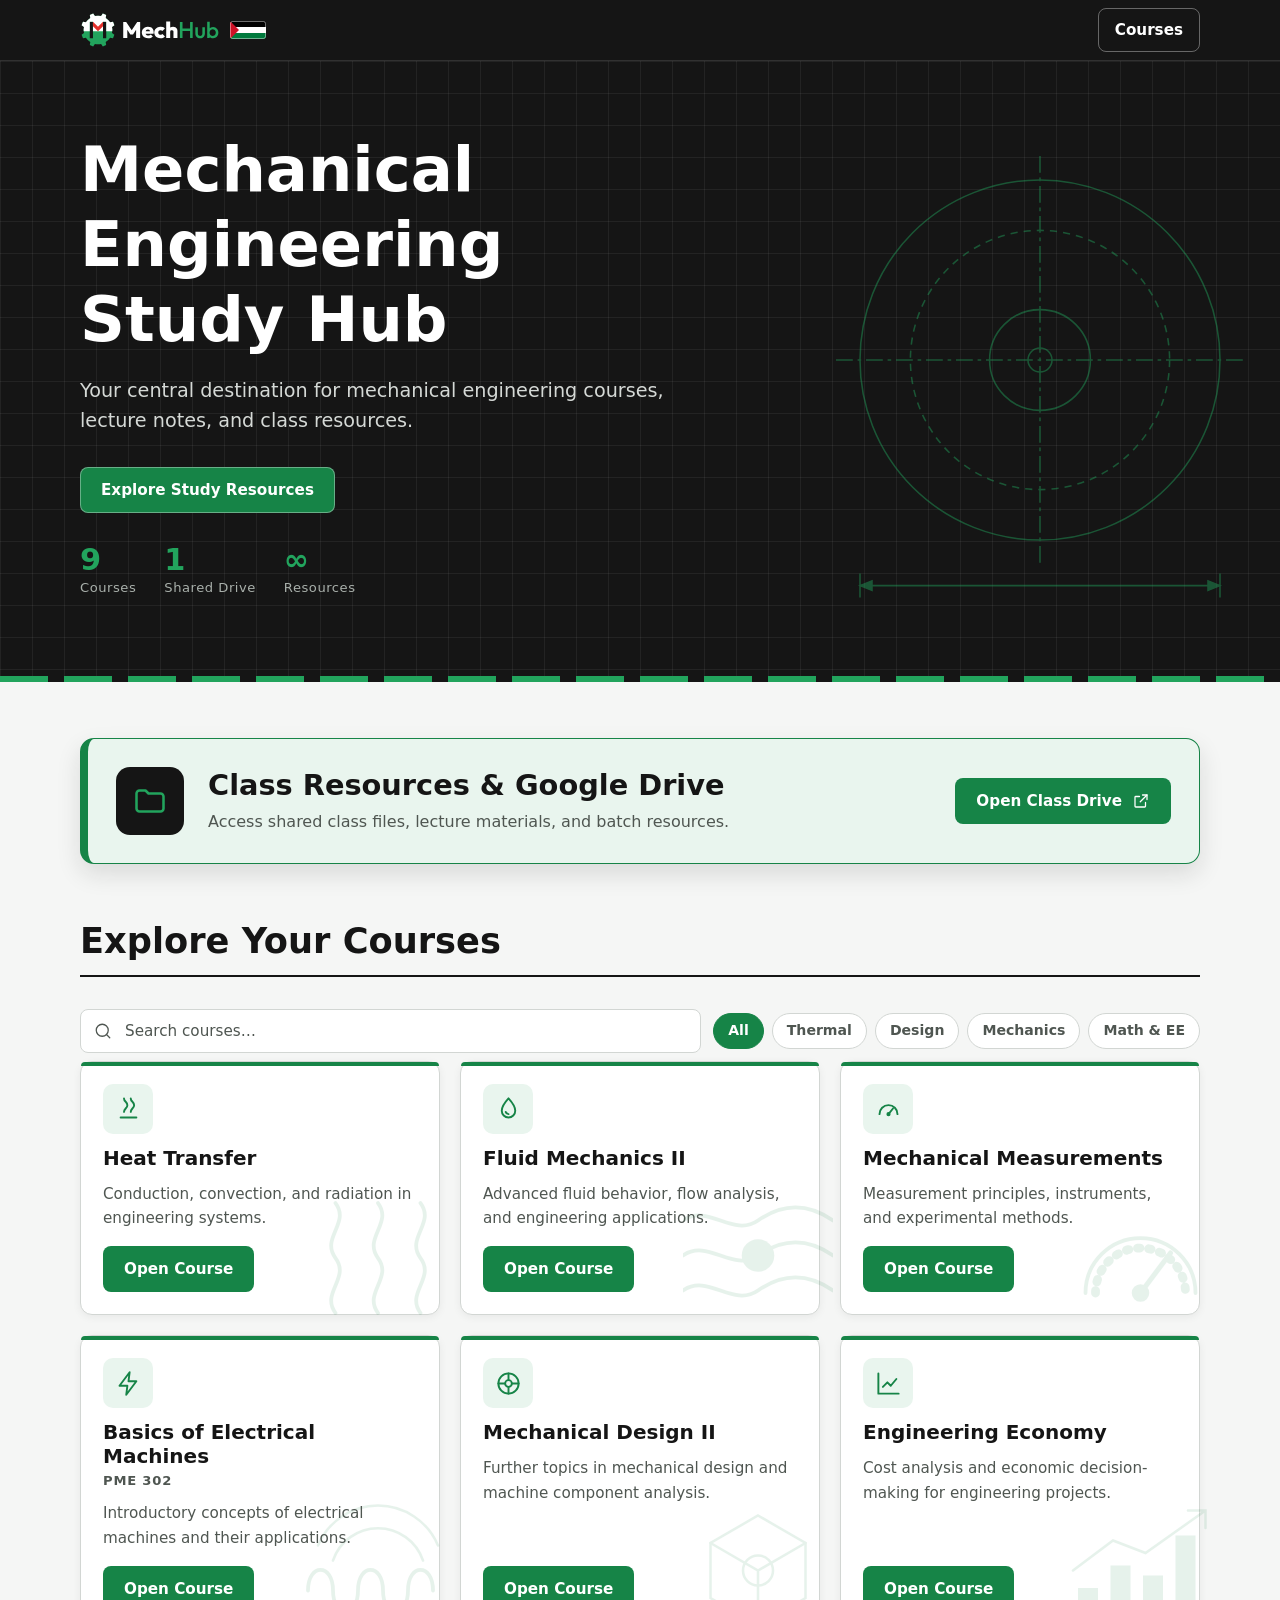
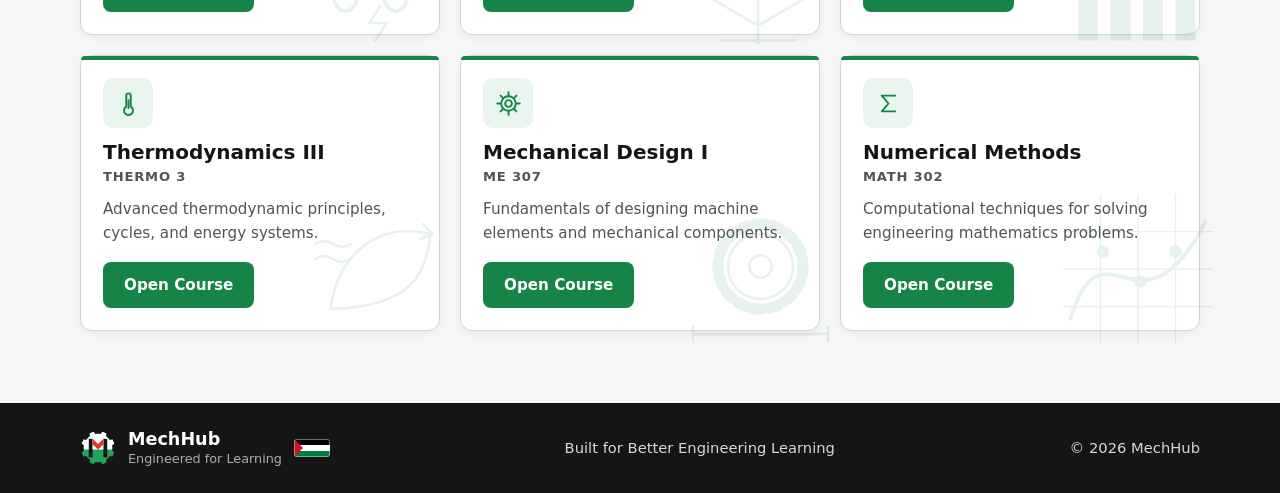
==== commit 04926c06: "Update index.html" ====
--- a/index.html
+++ b/index.html
@@ -377,13 +377,15 @@
 const EXTERNAL = svg('<path d="M14 4h6v6"/><path d="M20 4l-9 9"/><path d="M18 14v5a1 1 0 0 1-1 1H5a1 1 0 0 1-1-1V7a1 1 0 0 1 1-1h5"/>');
 
 /* ====== Render Drive feature card ====== */
-const linkAttrs = 'target="_blank" rel="noopener noreferrer"';
+/* Drive opens in new tab; course cards use same-tab navigation (see renderCard below) */
+
+const driveAttrs = 'target="_blank" rel="noopener noreferrer"';
 
 document.getElementById('drive-slot').innerHTML =
   '<article class="feature">' +
     '<div class="ico">' + svg(ICONS.drive) + '</div>' +
     '<div><h2>' + DRIVE.title + '</h2><p>' + DRIVE.description + '</p></div>' +
-    '<a class="btn" href="' + DRIVE.url + '" ' + linkAttrs + ' aria-label="' + DRIVE.cta + ' (opens in a new tab)">' +
+    '<a class="btn" href="' + DRIVE.url + '" ' + driveAttrs + ' aria-label="' + DRIVE.cta + ' (opens in a new tab)">' +
       DRIVE.cta + EXTERNAL +
     '</a>' +
   '</article>';
@@ -397,7 +399,7 @@
       '<div class="card-head"><h3>' + c.title + '</h3>' +
         (c.code ? '<span class="code">' + c.code + '</span>' : '') + '</div>' +
       '<p>' + c.description + '</p>' +
-      '<a class="btn" href="' + c.url + '" ' + linkAttrs + ' aria-label="Open Course: ' + c.title + ' (opens in a new tab)">Open Course' + EXTERNAL + '</a>' +
+      '<a class="btn" href="' + c.url + '" aria-label="Open Course: ' + c.title + '">Open Course</a>' +
     '</article>' +
   '</li>';
 }
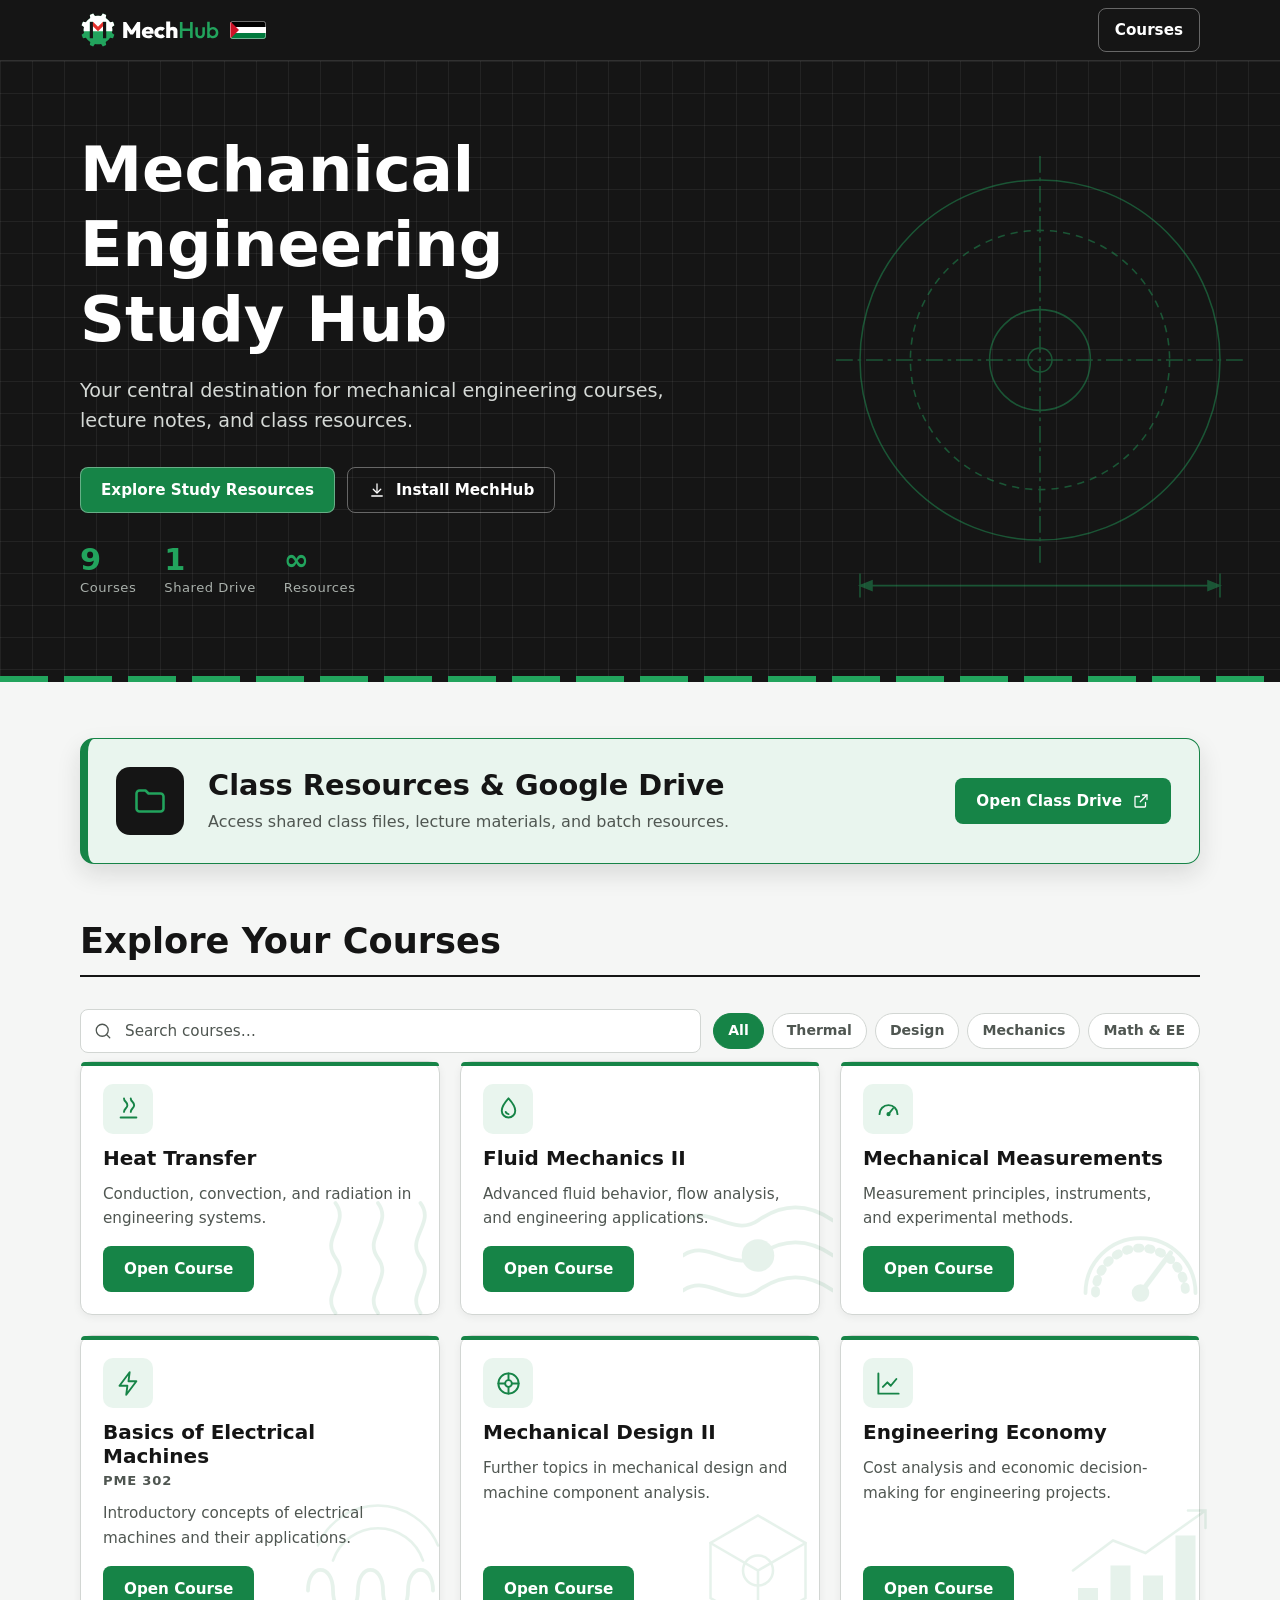
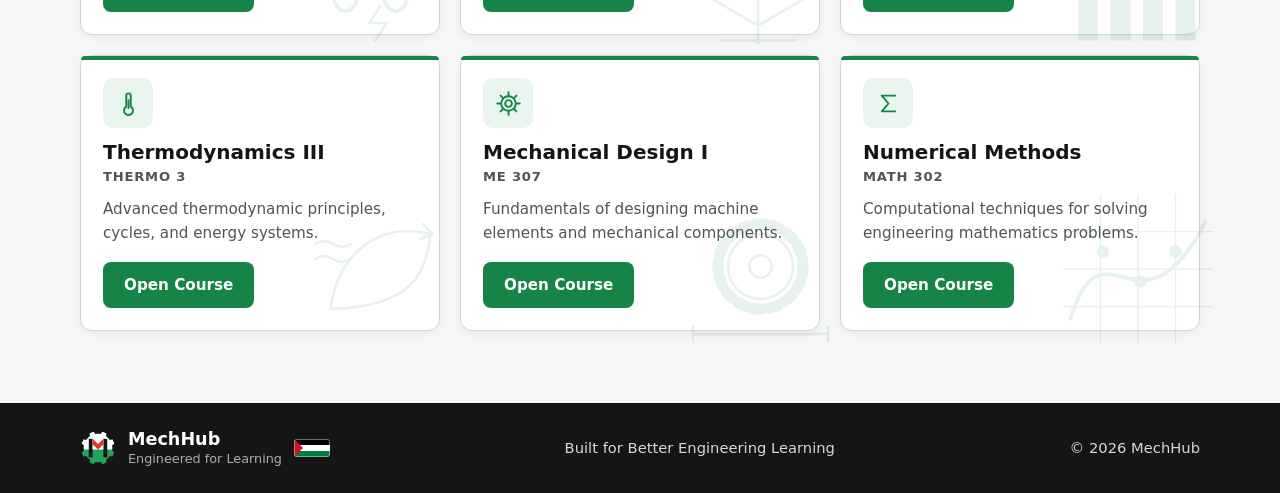
==== commit 256a8ba0: "updata" ====
--- a/index.html
+++ b/index.html
@@ -246,7 +246,7 @@
           Install MechHub
         </button>
       </div>
-      <div class="install-tip" id="ios-tip" role="note" hidden>To install MechHub on iPhone or iPad, open this page in Safari, tap the <strong>Share</strong> button, then choose <strong>Add to Home Screen</strong>.</div>
+      <div class="install-tip" id="ios-tip" role="note" aria-live="polite" hidden>To install MechHub on iPhone or iPad, open this page in Safari, tap the <strong>Share</strong> button, then choose <strong>Add to Home Screen</strong>.</div>
 
       <!-- Stats strip -->
       <div class="stat-strip" aria-label="Library statistics">
@@ -463,25 +463,30 @@
   var isIOS = /iPhone|iPad|iPod/.test(navigator.userAgent) ||
               (navigator.platform === 'MacIntel' && navigator.maxTouchPoints > 1);
 
+  /* Manual-install instructions, shown only when the person clicks the button and the browser
+     offers no install prompt (or the prompt was dismissed). Nothing pops up on its own. */
+  if (!isIOS) {
+    tip.innerHTML = 'To install MechHub, open your browser menu and choose <strong>Install MechHub</strong> or <strong>Add to Home screen</strong> ' +
+      '(or <strong>File &rarr; Add to Dock</strong> in Safari on Mac). Not every browser supports installing web apps. ' +
+      'If MechHub is already installed, open it from your app list or home screen.';
+  }
+
   if (!standalone()) {
-    if (isIOS) {
-      /* iOS has no install-prompt API; show the button and explain Share → Add to Home Screen */
-      btn.hidden = false;
-      btn.addEventListener('click', function () { tip.hidden = !tip.hidden; });
-    } else {
-      window.addEventListener('beforeinstallprompt', function (e) {
-        e.preventDefault();
-        deferred = e;
-        btn.hidden = false;
-      });
-      btn.addEventListener('click', function () {
-        if (!deferred) return;
-        var ev = deferred;
-        deferred = null;
-        btn.hidden = true;    /* the prompt event can only be used once */
-        ev.prompt();
-      });
-    }
+    btn.hidden = false;
+    window.addEventListener('beforeinstallprompt', function (e) {
+      e.preventDefault();
+      deferred = e;
+    });
+    btn.addEventListener('click', function () {
+      if (!deferred) { tip.hidden = !tip.hidden; return; }   /* iOS, or no native prompt available */
+      var ev = deferred;
+      deferred = null;                                       /* the prompt event can only be used once */
+      ev.prompt();
+      ev.userChoice.then(function (choice) {
+        if (choice && choice.outcome === 'accepted') { btn.hidden = true; }
+        else { tip.hidden = false; }                         /* dismissed: explain the manual route */
+      }).catch(function () {});
+    });
   }
   window.addEventListener('appinstalled', function () {
     deferred = null;
@@ -489,21 +494,27 @@
     tip.hidden = true;
   });
 
-  /* Service worker registration */
+  /* Service worker registration + updates */
   if ('serviceWorker' in navigator) {
+    /* Remember whether a worker already controlled this page. On a first visit the new worker
+       claims the page too, and that must NOT trigger a reload. */
+    var hadController = !!navigator.serviceWorker.controller;
+    var reloading = false;
+    navigator.serviceWorker.addEventListener('controllerchange', function () {
+      if (!hadController || reloading) return;
+      reloading = true;                    /* a new version took over: reload once so users get fresh files */
+      window.location.reload();
+    });
     window.addEventListener('load', function () {
       navigator.serviceWorker.register('sw.js', { updateViaCache: 'none' })
         .then(function (reg) {
-          /* Detect when a new service worker has taken over and prompt a reload */
-          reg.addEventListener('updatefound', function () {
-            var newWorker = reg.installing;
-            if (!newWorker) return;
-            newWorker.addEventListener('statechange', function () {
-              if (newWorker.state === 'activated' && navigator.serviceWorker.controller) {
-                /* A new version is active — reload silently so users always get fresh content */
-                window.location.reload();
-              }
-            });
+          /* An installed app can stay open for days; look for a new version when it is shown again (at most hourly). */
+          var lastCheck = Date.now();
+          document.addEventListener('visibilitychange', function () {
+            if (document.visibilityState === 'visible' && Date.now() - lastCheck > 3600000) {
+              lastCheck = Date.now();
+              reg.update().catch(function () {});
+            }
           });
         })
         .catch(function () { /* SW registration failed silently */ });
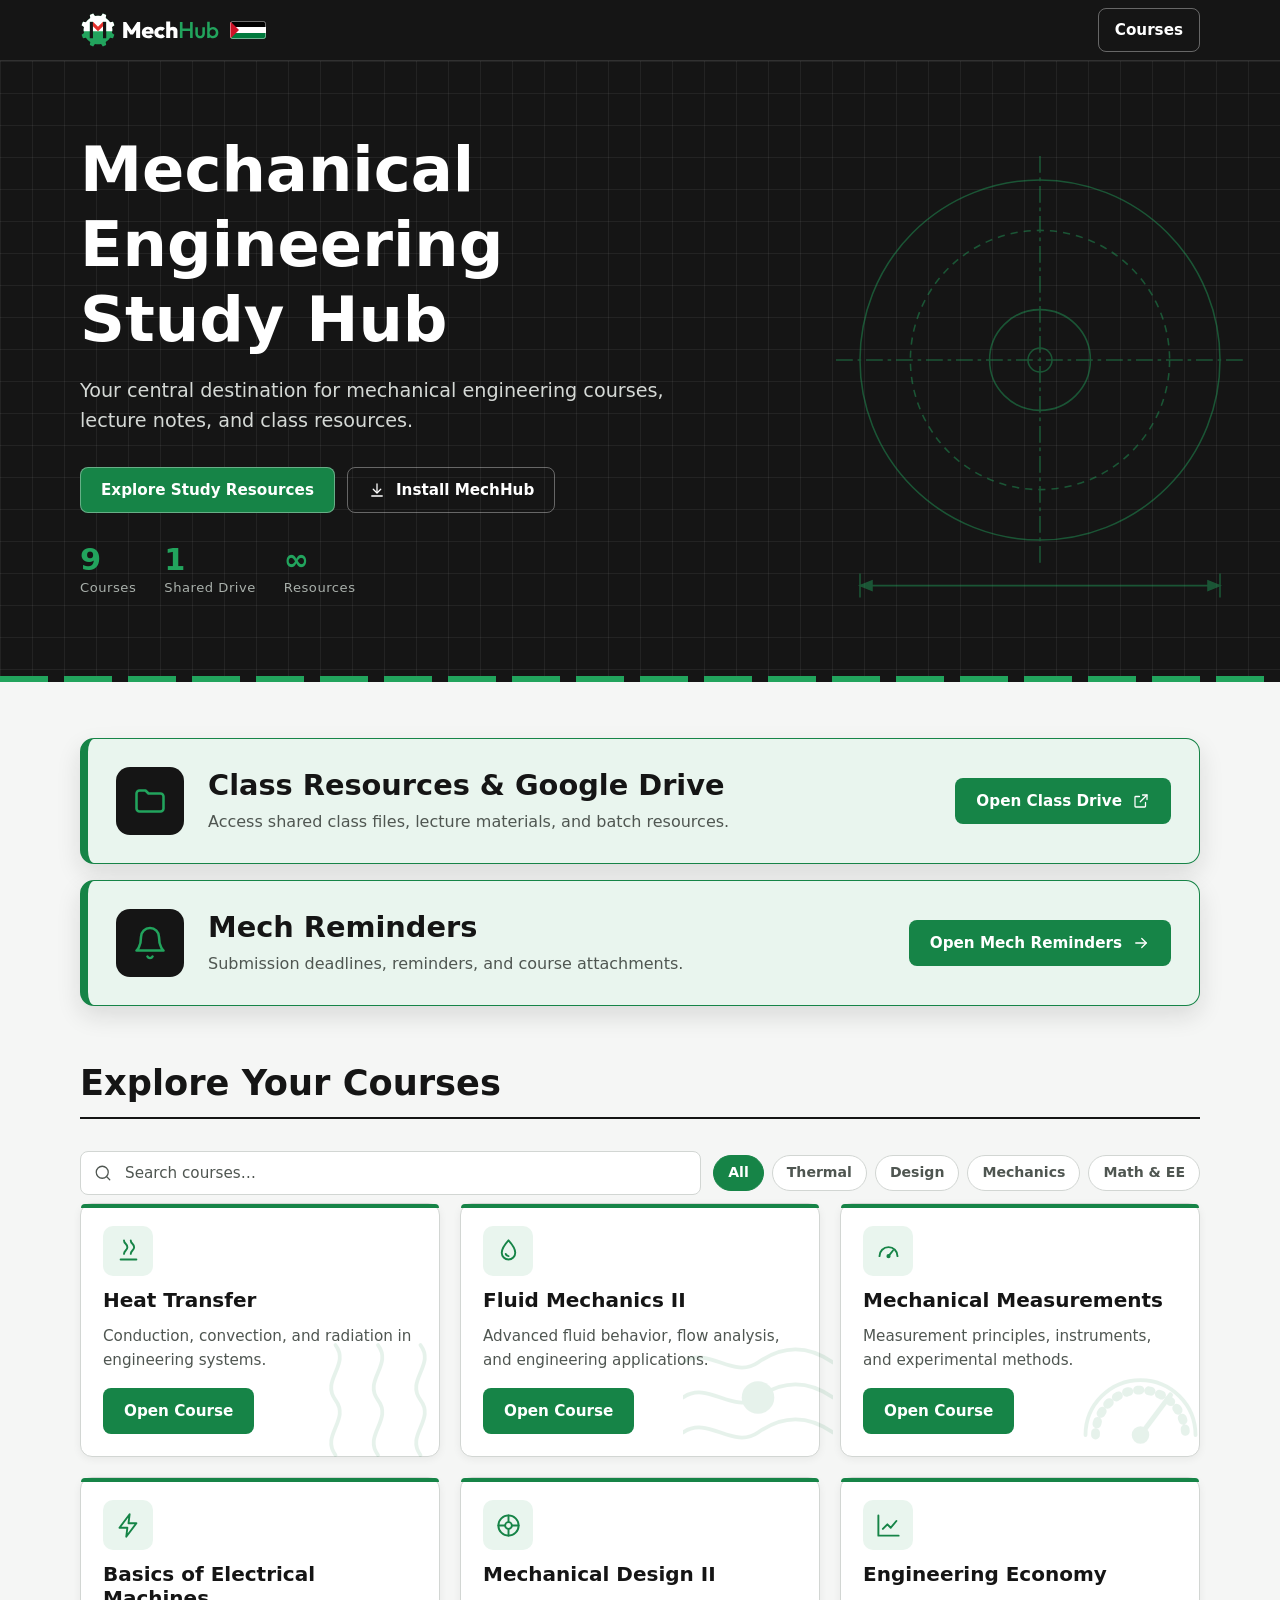
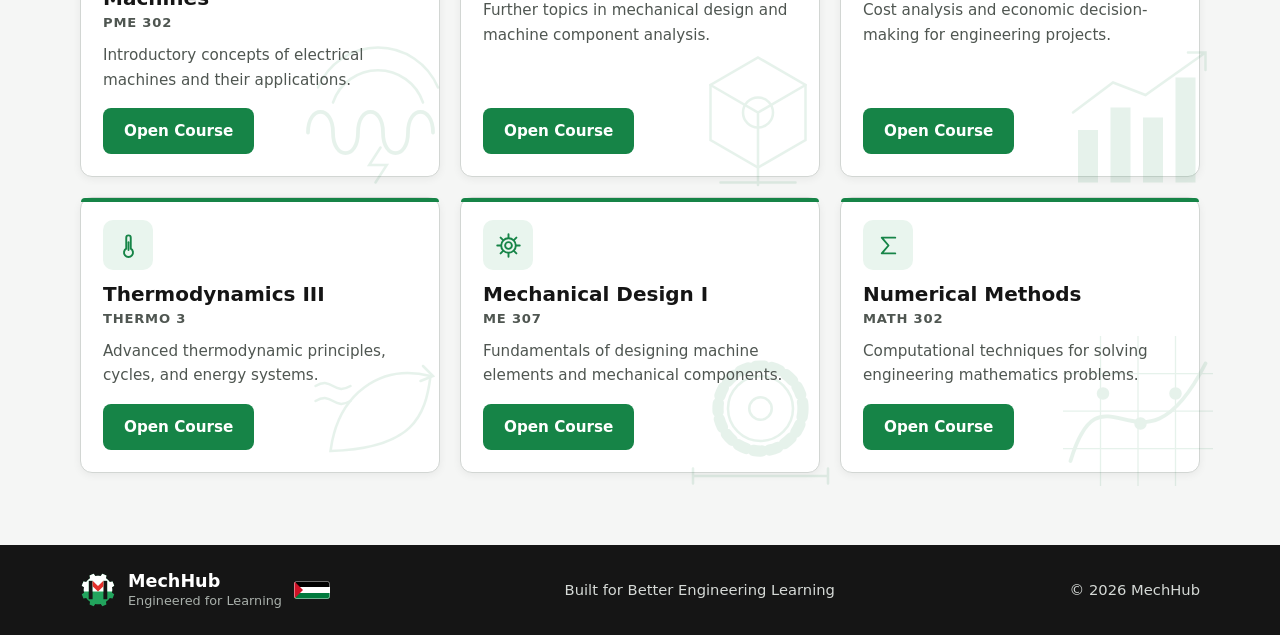
==== commit 366e725f: "updata" ====
--- a/index.html
+++ b/index.html
@@ -129,6 +129,7 @@
 /* Resources */
 #resources{padding:56px 0 72px}
 .feature{position:relative;display:flex;align-items:center;gap:24px;padding:28px;background:var(--tint);border:1px solid var(--green);border-left:8px solid var(--green);border-radius:14px;box-shadow:var(--shadow-2)}
+#reminders-slot{margin-top:16px}
 .feature:focus-within,.card:focus-within{outline:3px solid var(--green);outline-offset:3px}
 .feature .ico{flex:none;width:68px;height:68px;border-radius:14px;background:var(--ink);color:var(--green-l);display:grid;place-items:center}
 .feature .ico svg{width:36px;height:36px}
@@ -260,6 +261,7 @@
   <section id="resources" aria-label="Study resources">
     <div class="wrap">
       <div id="drive-slot"></div>
+      <div id="reminders-slot"></div>
 
       <h2 class="section-title">Explore Your Courses</h2>
 
@@ -348,6 +350,7 @@
 
 /* ====== Icons (inline SVG paths, 24×24 grid) ====== */
 const ICONS = {
+  reminders:'<path d="M6 8a6 6 0 0 1 12 0c0 7 3 9 3 9H3s3-2 3-9"/><path d="M10.3 21a1.94 1.94 0 0 0 3.4 0"/>',
   drive:    '<path d="M3 7a2 2 0 0 1 2-2h4l2 2h8a2 2 0 0 1 2 2v8a2 2 0 0 1-2 2H5a2 2 0 0 1-2-2z"/>',
   economy:  '<path d="M3 3v18h18"/><path d="M7 15l4-4 3 3 5-6"/>',
   thermo:   '<path d="M14 14.8V5a2 2 0 0 0-4 0v9.8a4 4 0 1 0 4 0z"/><path d="M12 9v7"/>',
@@ -387,6 +390,24 @@
     '<div><h2>' + DRIVE.title + '</h2><p>' + DRIVE.description + '</p></div>' +
     '<a class="btn" href="' + DRIVE.url + '" ' + driveAttrs + ' aria-label="' + DRIVE.cta + ' (opens in a new tab)">' +
       DRIVE.cta + EXTERNAL +
+    '</a>' +
+  '</article>';
+
+/* ====== Mech Reminders feature card (visible to everyone; same-tab link to reminders/) ====== */
+const REMINDERS = {
+  title: 'Mech Reminders',
+  description: 'Submission deadlines, reminders, and course attachments.',
+  cta: 'Open Mech Reminders',
+  url: 'reminders/'
+};
+const ARROW = svg('<path d="M5 12h14"/><path d="M13 6l6 6-6 6"/>');
+
+document.getElementById('reminders-slot').innerHTML =
+  '<article class="feature">' +
+    '<div class="ico">' + svg(ICONS.reminders) + '</div>' +
+    '<div><h2>' + REMINDERS.title + '</h2><p>' + REMINDERS.description + '</p></div>' +
+    '<a class="btn" href="' + REMINDERS.url + '" aria-label="' + REMINDERS.cta + '">' +
+      REMINDERS.cta + ARROW +
     '</a>' +
   '</article>';
 
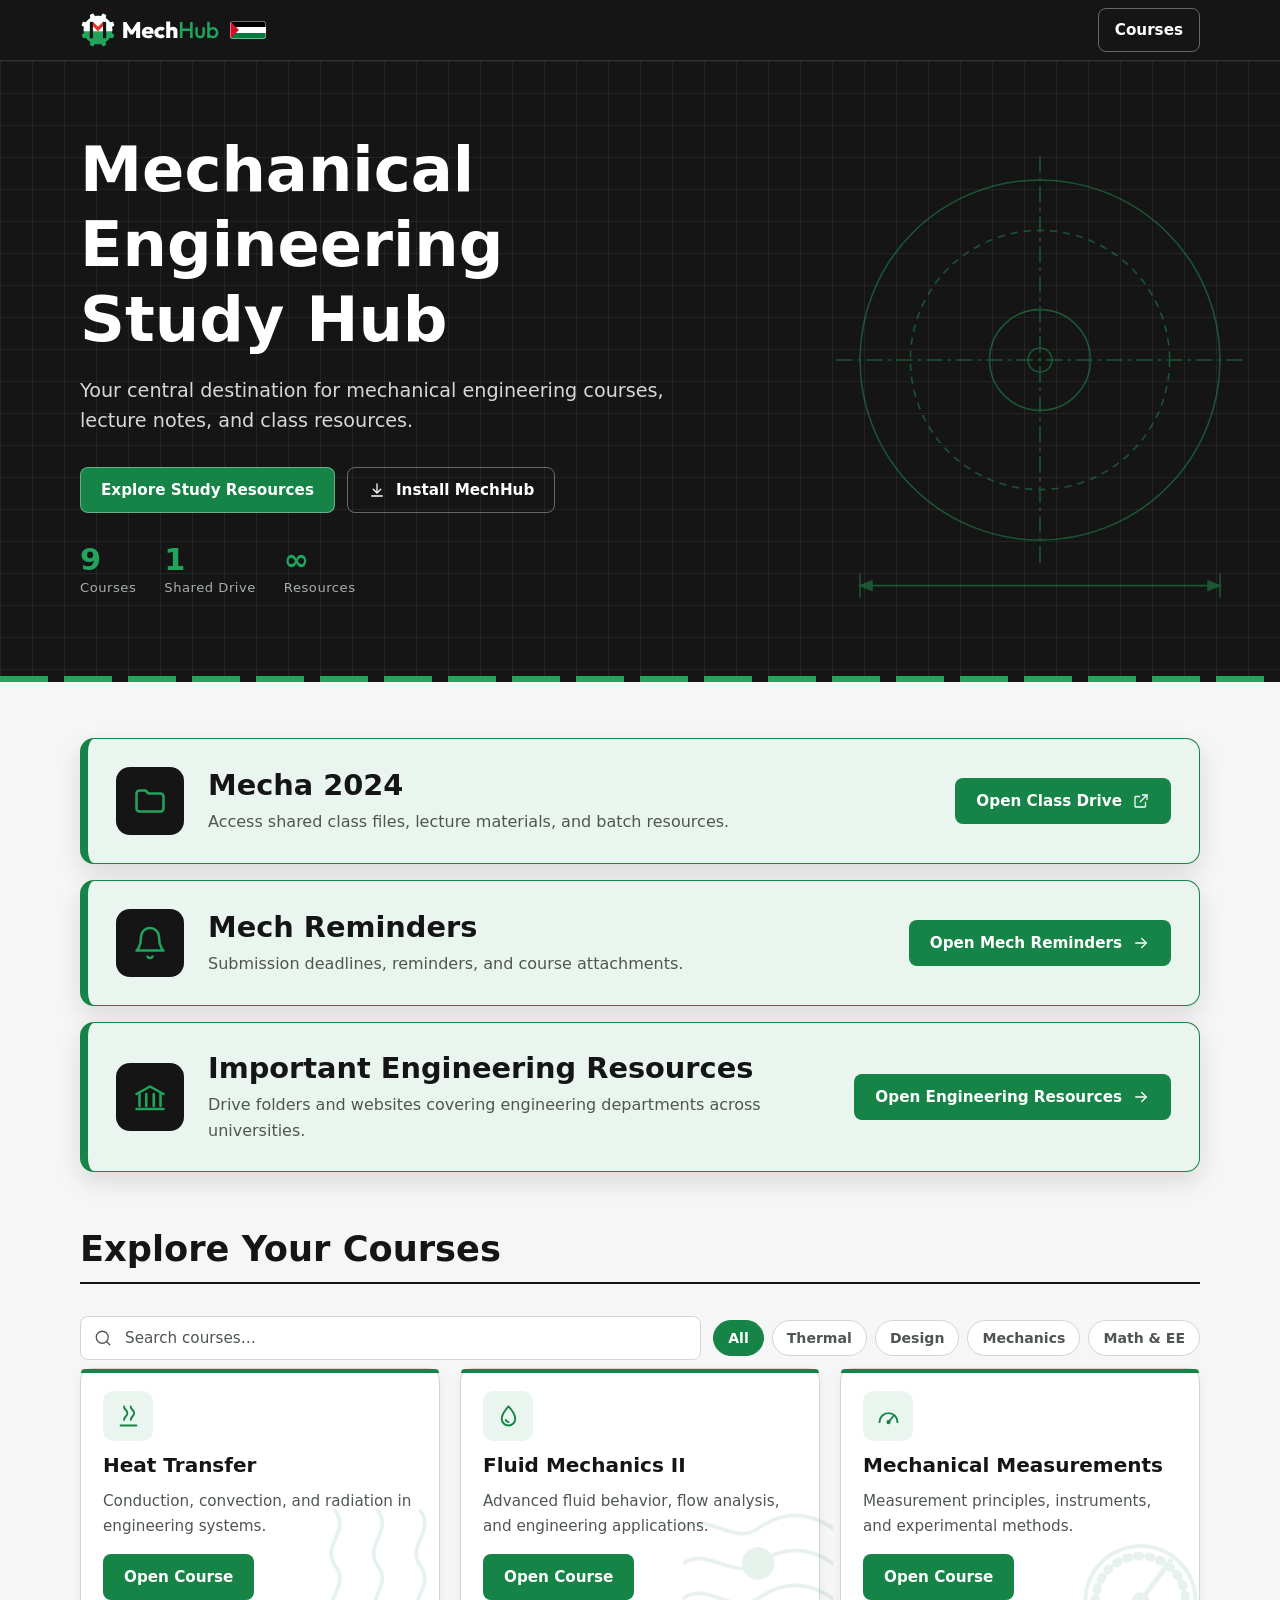
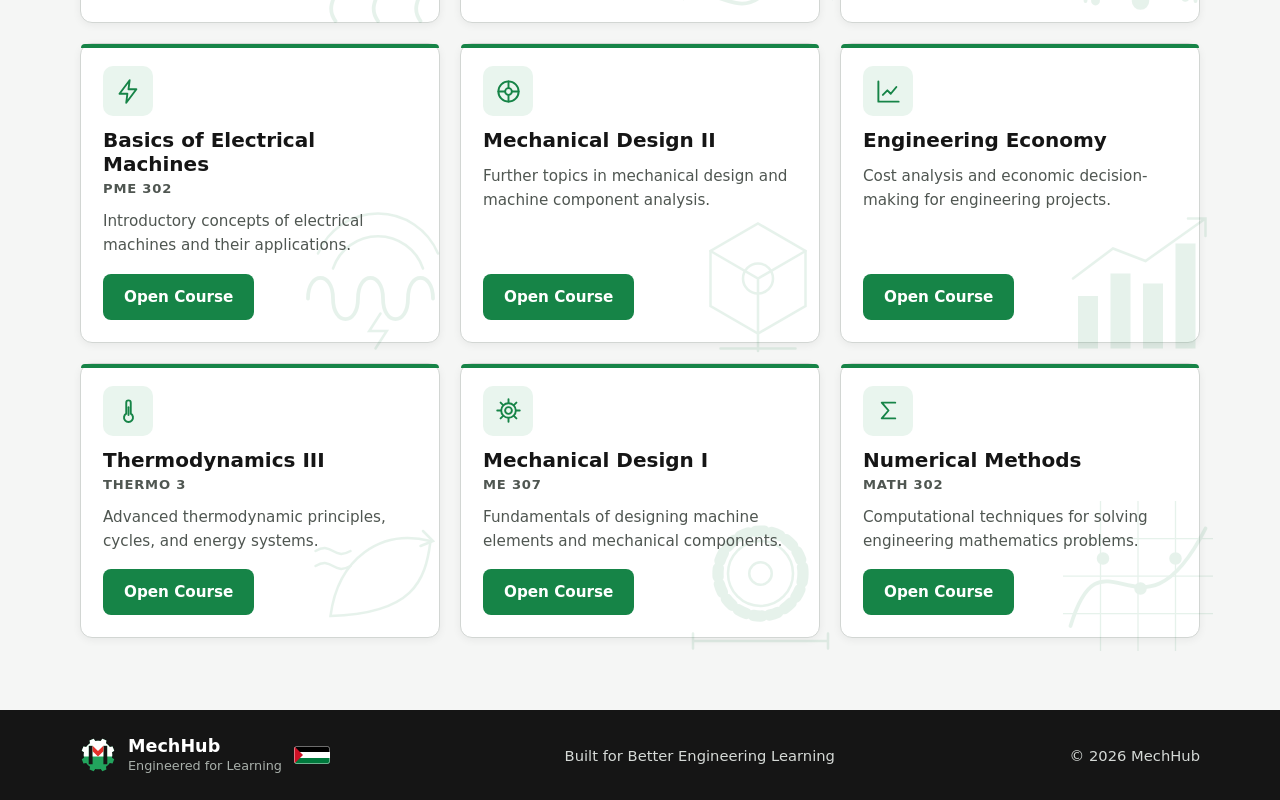
==== commit 8a96c5d0: "updata" ====
--- a/index.html
+++ b/index.html
@@ -129,7 +129,7 @@
 /* Resources */
 #resources{padding:56px 0 72px}
 .feature{position:relative;display:flex;align-items:center;gap:24px;padding:28px;background:var(--tint);border:1px solid var(--green);border-left:8px solid var(--green);border-radius:14px;box-shadow:var(--shadow-2)}
-#reminders-slot{margin-top:16px}
+#reminders-slot,#engineering-slot{margin-top:16px}
 .feature:focus-within,.card:focus-within{outline:3px solid var(--green);outline-offset:3px}
 .feature .ico{flex:none;width:68px;height:68px;border-radius:14px;background:var(--ink);color:var(--green-l);display:grid;place-items:center}
 .feature .ico svg{width:36px;height:36px}
@@ -262,6 +262,7 @@
     <div class="wrap">
       <div id="drive-slot"></div>
       <div id="reminders-slot"></div>
+      <div id="engineering-slot"></div>
 
       <h2 class="section-title">Explore Your Courses</h2>
 
@@ -300,7 +301,7 @@
 <script>
 /* ====== Central configuration — edit titles, codes, descriptions or URLs here ====== */
 const DRIVE = {
-  title: 'Class Resources &amp; Google Drive',
+  title: 'Mecha 2024',
   description: 'Access shared class files, lecture materials, and batch resources.',
   cta: 'Open Class Drive',
   url: 'https://drive.google.com/drive/folders/1LVn5McTEaALZz_izfzxELduDn-HFU_hd'
@@ -352,6 +353,7 @@
 const ICONS = {
   reminders:'<path d="M6 8a6 6 0 0 1 12 0c0 7 3 9 3 9H3s3-2 3-9"/><path d="M10.3 21a1.94 1.94 0 0 0 3.4 0"/>',
   drive:    '<path d="M3 7a2 2 0 0 1 2-2h4l2 2h8a2 2 0 0 1 2 2v8a2 2 0 0 1-2 2H5a2 2 0 0 1-2-2z"/>',
+  university:'<path d="M3 10l9-5 9 5"/><path d="M5 10v8M9.5 10v8M14.5 10v8M19 10v8"/><path d="M3 20h18"/>',
   economy:  '<path d="M3 3v18h18"/><path d="M7 15l4-4 3 3 5-6"/>',
   thermo:   '<path d="M14 14.8V5a2 2 0 0 0-4 0v9.8a4 4 0 1 0 4 0z"/><path d="M12 9v7"/>',
   design1:  '<circle cx="12" cy="12" r="3"/><circle cx="12" cy="12" r="6.5"/><path d="M12 2v3M12 19v3M2 12h3M19 12h3M5 5l2 2M17 17l2 2M5 19l2-2M17 7l2-2"/>',
@@ -408,6 +410,23 @@
     '<div><h2>' + REMINDERS.title + '</h2><p>' + REMINDERS.description + '</p></div>' +
     '<a class="btn" href="' + REMINDERS.url + '" aria-label="' + REMINDERS.cta + '">' +
       REMINDERS.cta + ARROW +
+    '</a>' +
+  '</article>';
+
+/* ====== Important Engineering Resources feature card (same-tab link to engineering/) ====== */
+const ENGINEERING = {
+  title: 'Important Engineering Resources',
+  description: 'Drive folders and websites covering engineering departments across universities.',
+  cta: 'Open Engineering Resources',
+  url: 'engineering/'
+};
+
+document.getElementById('engineering-slot').innerHTML =
+  '<article class="feature">' +
+    '<div class="ico">' + svg(ICONS.university) + '</div>' +
+    '<div><h2>' + ENGINEERING.title + '</h2><p>' + ENGINEERING.description + '</p></div>' +
+    '<a class="btn" href="' + ENGINEERING.url + '" aria-label="' + ENGINEERING.cta + '">' +
+      ENGINEERING.cta + ARROW +
     '</a>' +
   '</article>';
 
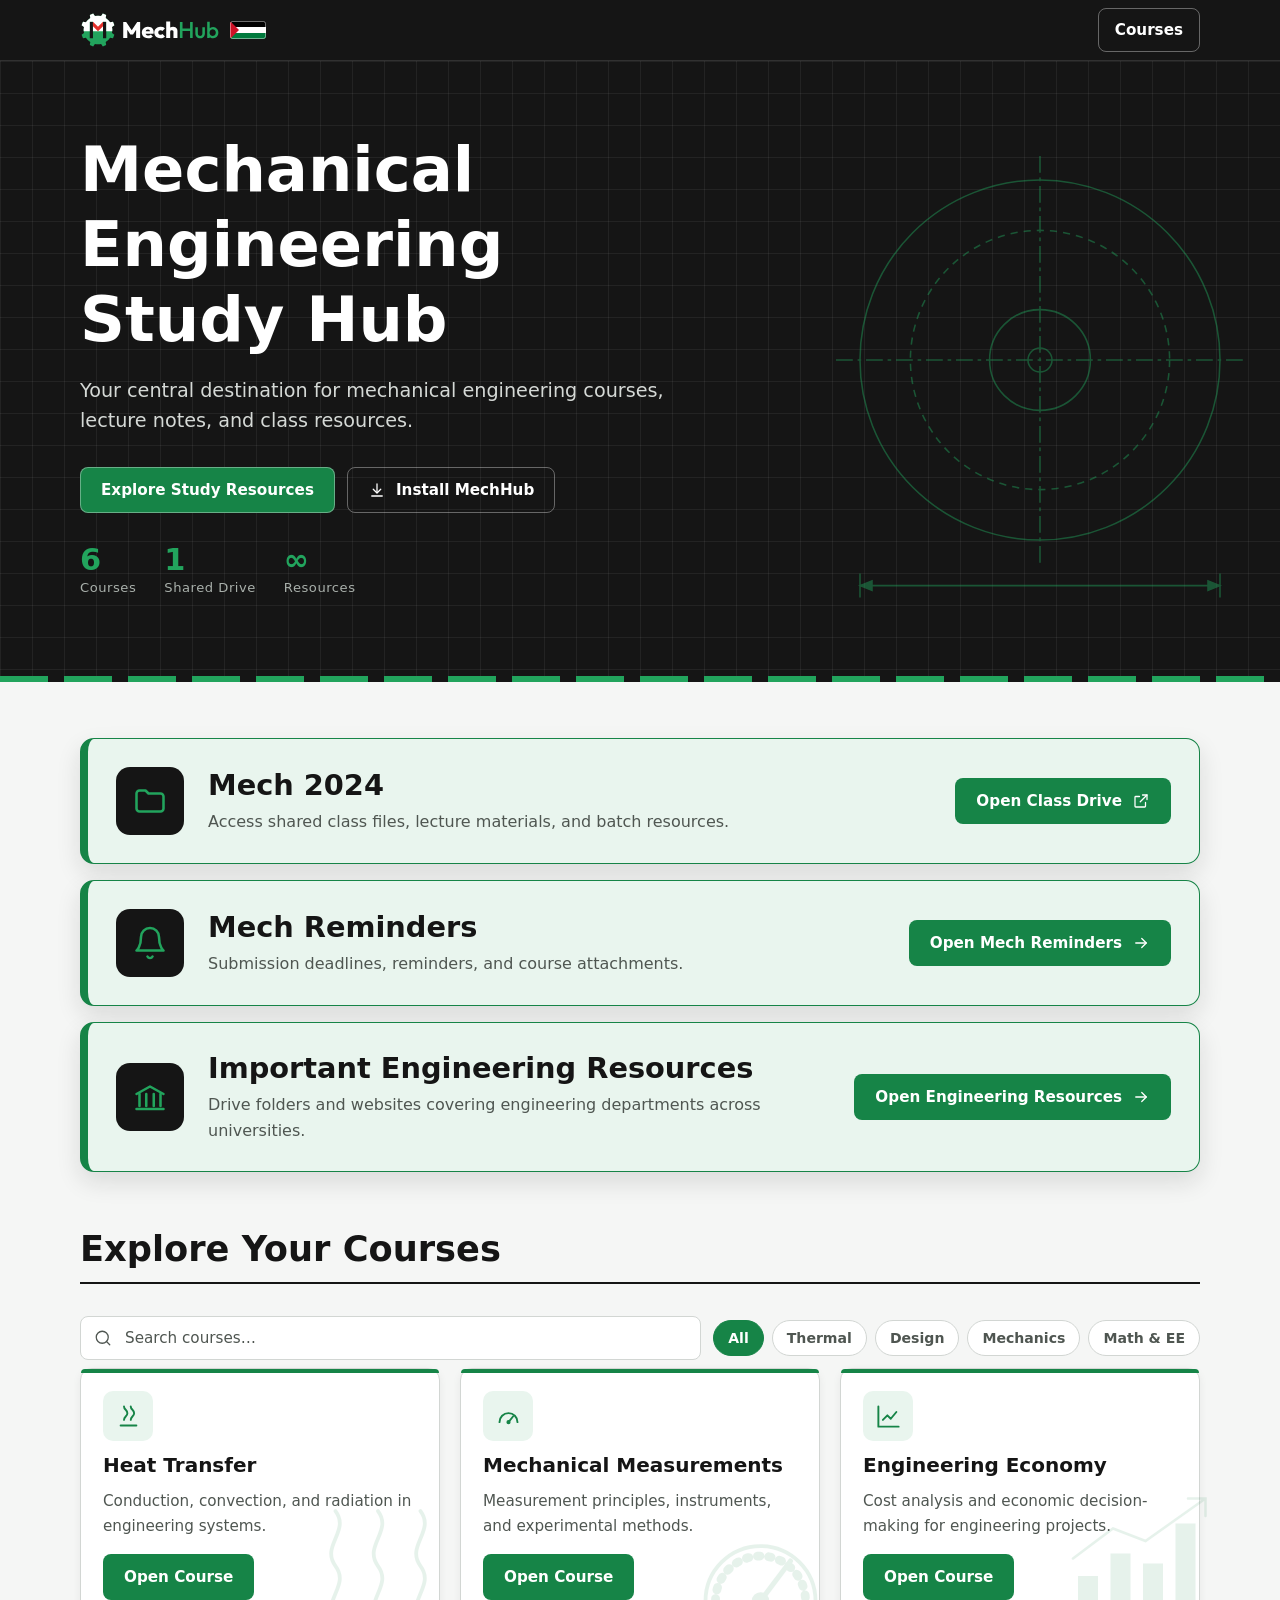
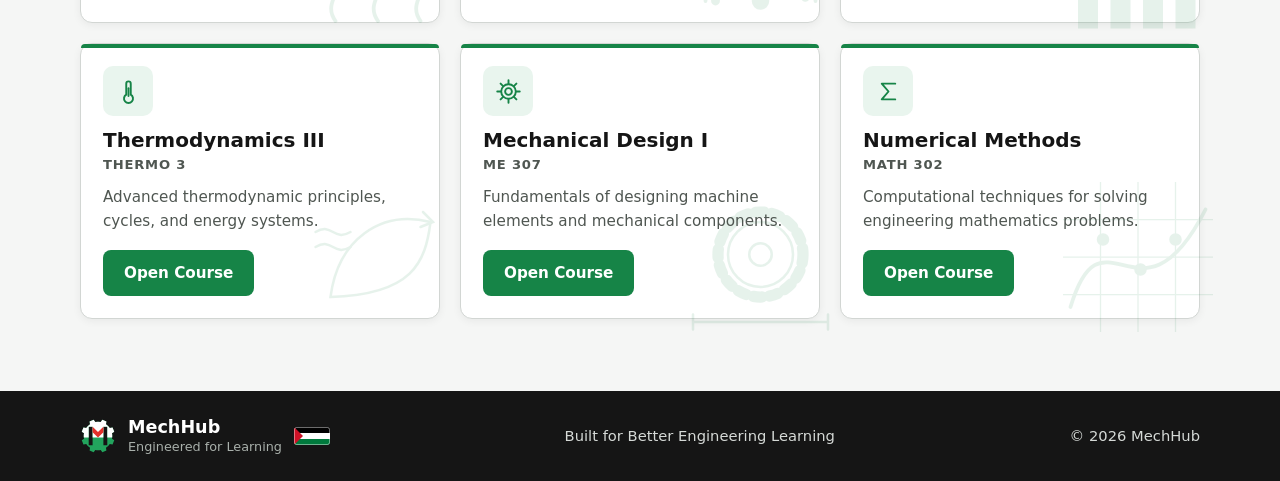
==== commit a225df12: "updata3" ====
--- a/index.html
+++ b/index.html
@@ -155,6 +155,13 @@
 .card p{flex:1;margin:0;color:var(--steel);font-size:.95rem}
 .card .btn{align-self:flex-start;margin-top:4px}
 
+/* Views (single-file homepage + engineering resources page) */
+.view[hidden],.nav-link[hidden]{display:none}
+#view-eng .hero h1{max-width:none}
+.eng-section{padding:48px 0 72px}
+.nav-link{white-space:nowrap}
+@media (max-width:480px){.nav-extra{display:none}}
+
 /* Footer */
 .site-footer{background:var(--ink);color:var(--on-dark-2);padding:26px 0;font-size:.92rem}
 .site-footer .wrap{display:flex;flex-wrap:wrap;align-items:center;justify-content:space-between;gap:8px 24px}
@@ -191,7 +198,7 @@
 <body>
 
 <!-- Skip-navigation for keyboard users -->
-<a class="skip-link" href="#resources">Skip to courses</a>
+<a class="skip-link" id="skip-link" href="#resources">Skip to courses</a>
 
 <!-- Offline banner (shown via JS when navigator.onLine becomes false) -->
 <div id="offline-banner" role="status" aria-live="polite">
@@ -222,11 +229,13 @@
       <svg class="logo" viewBox="0 0 918 236" aria-hidden="true"><use href="#logo-horizontal"/></svg>
       <svg class="flag" viewBox="0 0 40 20" role="img" aria-label="Palestine flag"><use href="#flag-ps"/></svg>
     </a>
-    <a class="nav-link" href="#resources">Courses</a>
+    <a class="nav-link" id="nav-courses" href="#resources">Courses</a>
+    <a class="nav-link" id="nav-back" href="#top" aria-label="Back to MechHub" hidden>&larr; Back<span class="nav-extra">&nbsp;to MechHub</span></a>
   </div>
 </header>
 
 <main id="top">
+<div class="view" id="view-home">
   <section class="hero" aria-labelledby="hero-title">
     <svg class="deco" viewBox="0 0 400 400" fill="none" stroke="currentColor" stroke-width="1.3" aria-hidden="true">
       <circle cx="200" cy="190" r="150"/>
@@ -251,7 +260,7 @@
 
       <!-- Stats strip -->
       <div class="stat-strip" aria-label="Library statistics">
-        <div class="stat"><span class="stat-num" id="stat-courses">9</span><span class="stat-lbl">Courses</span></div>
+        <div class="stat"><span class="stat-num" id="stat-courses">6</span><span class="stat-lbl">Courses</span></div>
         <div class="stat"><span class="stat-num">1</span><span class="stat-lbl">Shared Drive</span></div>
         <div class="stat"><span class="stat-num">∞</span><span class="stat-lbl">Resources</span></div>
       </div>
@@ -288,6 +297,59 @@
       <ul class="grid" id="course-grid"></ul>
     </div>
   </section>
+</div>
+
+<div class="view" id="view-eng" hidden>
+  <section class="hero" aria-labelledby="eng-hero-title">
+    <svg class="deco" viewBox="0 0 400 400" fill="none" stroke="currentColor" stroke-width="1.3" aria-hidden="true">
+      <circle cx="200" cy="190" r="150"/>
+      <circle cx="200" cy="190" r="108" stroke-dasharray="6 5"/>
+      <circle cx="200" cy="190" r="42"/>
+      <circle cx="200" cy="190" r="10"/>
+      <path d="M30 190h340M200 20v340" stroke-dasharray="14 4 3 4"/>
+      <path d="M50 378h300M50 368v20M350 368v20"/>
+      <path d="M50 378l10-4v8zM350 378l-10-4v8z" fill="currentColor"/>
+    </svg>
+    <div class="wrap">
+      <h1 id="eng-hero-title" tabindex="-1">Important Engineering Resources</h1>
+      <p>Drive folders and websites covering engineering departments across universities.</p>
+      <div class="hero-actions">
+        <a class="btn" href="#top"><svg viewBox="0 0 24 24" fill="none" stroke="currentColor" stroke-width="1.7" stroke-linecap="round" stroke-linejoin="round" aria-hidden="true"><path d="M19 12H5"/><path d="M11 6l-6 6 6 6"/></svg> Back to MechHub</a>
+      </div>
+    </div>
+  </section>
+
+  <section id="eng-resources" class="eng-section" aria-label="Engineering resources">
+    <div class="wrap">
+      <ul class="grid">
+        <li>
+          <article class="card">
+            <div class="card-top"><div class="ico"><svg viewBox="0 0 24 24" fill="none" stroke="currentColor" stroke-width="1.7" stroke-linecap="round" stroke-linejoin="round" aria-hidden="true"><path d="M3 10l9-5 9 5"/><path d="M5 10v8M9.5 10v8M14.5 10v8M19 10v8"/><path d="M3 20h18"/></svg></div></div>
+            <div class="card-head"><h3>Cairo University — Engineering (Class of 2023)</h3></div>
+            <p>Google Drive resources for the 2023 cohort of Cairo University Engineering.</p>
+            <a class="btn" href="https://drive.google.com/drive/folders/1-IVu9a2Rv5Qx2_GxRd8Ejp2VR3Gz1iXq" target="_blank" rel="noopener noreferrer" aria-label="Open Drive: Cairo University — Engineering (Class of 2023) (opens in a new tab)">Open Drive <svg viewBox="0 0 24 24" fill="none" stroke="currentColor" stroke-width="1.7" stroke-linecap="round" stroke-linejoin="round" aria-hidden="true"><path d="M14 4h6v6"/><path d="M20 4l-9 9"/><path d="M18 14v5a1 1 0 0 1-1 1H5a1 1 0 0 1-1-1V7a1 1 0 0 1 1-1h5"/></svg></a>
+          </article>
+        </li>
+        <li>
+          <article class="card">
+            <div class="card-top"><div class="ico"><svg viewBox="0 0 24 24" fill="none" stroke="currentColor" stroke-width="1.7" stroke-linecap="round" stroke-linejoin="round" aria-hidden="true"><path d="M3 10l9-5 9 5"/><path d="M5 10v8M9.5 10v8M14.5 10v8M19 10v8"/><path d="M3 20h18"/></svg></div></div>
+            <div class="card-head"><h3>MUST Engineering — All Departments</h3></div>
+            <p>Google Drive resources for all Engineering departments at Misr University for Science and Technology (MUST).</p>
+            <a class="btn" href="https://drive.google.com/drive/folders/120DBpk7zlZHWBUJp4Zy7-Imucf46gDRo" target="_blank" rel="noopener noreferrer" aria-label="Open Drive: MUST Engineering — All Departments (opens in a new tab)">Open Drive <svg viewBox="0 0 24 24" fill="none" stroke="currentColor" stroke-width="1.7" stroke-linecap="round" stroke-linejoin="round" aria-hidden="true"><path d="M14 4h6v6"/><path d="M20 4l-9 9"/><path d="M18 14v5a1 1 0 0 1-1 1H5a1 1 0 0 1-1-1V7a1 1 0 0 1 1-1h5"/></svg></a>
+          </article>
+        </li>
+        <li>
+          <article class="card">
+            <div class="card-top"><div class="ico"><svg viewBox="0 0 24 24" fill="none" stroke="currentColor" stroke-width="1.7" stroke-linecap="round" stroke-linejoin="round" aria-hidden="true"><circle cx="12" cy="12" r="9"/><path d="M3 12h18"/><path d="M12 3c2.6 2.7 3.9 5.7 3.9 9s-1.3 6.3-3.9 9c-2.6-2.7-3.9-5.7-3.9-9s1.3-6.3 3.9-9z"/></svg></div></div>
+            <div class="card-head"><h3>Engineering Across Universities</h3></div>
+            <p>A website containing resources covering Engineering departments across different colleges and universities.</p>
+            <a class="btn" href="https://rehlatelhandasa.blogspot.com/" target="_blank" rel="noopener noreferrer" aria-label="Open Website: Engineering Across Universities (opens in a new tab)">Open Website <svg viewBox="0 0 24 24" fill="none" stroke="currentColor" stroke-width="1.7" stroke-linecap="round" stroke-linejoin="round" aria-hidden="true"><path d="M14 4h6v6"/><path d="M20 4l-9 9"/><path d="M18 14v5a1 1 0 0 1-1 1H5a1 1 0 0 1-1-1V7a1 1 0 0 1 1-1h5"/></svg></a>
+          </article>
+        </li>
+      </ul>
+    </div>
+  </section>
+</div>
 </main>
 
 <footer class="site-footer">
@@ -301,7 +363,7 @@
 <script>
 /* ====== Central configuration — edit titles, codes, descriptions or URLs here ====== */
 const DRIVE = {
-  title: 'Mecha 2024',
+  title: 'Mech 2024',
   description: 'Access shared class files, lecture materials, and batch resources.',
   cta: 'Open Class Drive',
   url: 'https://drive.google.com/drive/folders/1LVn5McTEaALZz_izfzxELduDn-HFU_hd'
@@ -323,18 +385,9 @@
   { title: 'Heat Transfer',               code: '',         icon: 'heat',       category: 'thermal',
     description: 'Conduction, convection, and radiation in engineering systems.',
     url: 'https://ahmedramadantajeldin-rgb.github.io/Heat-Transfer/' },
-  { title: 'Fluid Mechanics II',          code: '',         icon: 'fluid',      category: 'mechanics',
-    description: 'Advanced fluid behavior, flow analysis, and engineering applications.',
-    url: 'https://ahmedramadantajeldin-rgb.github.io/Fluid2/' },
   { title: 'Mechanical Measurements',     code: '',         icon: 'measure',    category: 'mechanics',
     description: 'Measurement principles, instruments, and experimental methods.',
     url: 'https://ahmedramadantajeldin-rgb.github.io/measurement/' },
-  { title: 'Basics of Electrical Machines', code: 'PME 302', icon: 'electrical', category: 'math',
-    description: 'Introductory concepts of electrical machines and their applications.',
-    url: 'https://ahmedramadantajeldin-rgb.github.io/PME302/' },
-  { title: 'Mechanical Design II',        code: '',         icon: 'design2',    category: 'design',
-    description: 'Further topics in mechanical design and machine component analysis.',
-    url: 'https://ahmedramadantajeldin-rgb.github.io/design2/' },
   { title: 'Engineering Economy',         code: '',         icon: 'economy',    category: 'math',
     description: 'Cost analysis and economic decision-making for engineering projects.',
     url: 'https://ahmedramadantajeldin-rgb.github.io/economy/' },
@@ -413,12 +466,12 @@
     '</a>' +
   '</article>';
 
-/* ====== Important Engineering Resources feature card (same-tab link to engineering/) ====== */
+/* ====== Important Engineering Resources feature card (same-tab switch to the in-page resources view, #engineering) ====== */
 const ENGINEERING = {
   title: 'Important Engineering Resources',
   description: 'Drive folders and websites covering engineering departments across universities.',
   cta: 'Open Engineering Resources',
-  url: 'engineering/'
+  url: '#engineering'
 };
 
 document.getElementById('engineering-slot').innerHTML =
@@ -479,6 +532,38 @@
       applyFilter();
     });
   });
+})();
+
+/* ====== View switching: homepage <-> Important Engineering Resources (#engineering) ====== */
+(function () {
+  var home = document.getElementById('view-home');
+  var eng  = document.getElementById('view-eng');
+  var navCourses = document.getElementById('nav-courses');
+  var navBack    = document.getElementById('nav-back');
+  var skip       = document.getElementById('skip-link');
+  var homeTitle  = document.title;
+  var engTitle   = 'Important Engineering Resources | MechHub';
+  var current    = 'home';
+
+  function route() {
+    var isEng = location.hash === '#engineering';
+    var next = isEng ? 'eng' : 'home';
+    home.hidden = isEng;
+    eng.hidden  = !isEng;
+    navCourses.hidden = isEng;
+    navBack.hidden    = !isEng;
+    skip.setAttribute('href', isEng ? '#eng-resources' : '#resources');
+    skip.textContent = isEng ? 'Skip to resources' : 'Skip to courses';
+    document.title = isEng ? engTitle : homeTitle;
+    if (next !== current) {
+      current = next;
+      window.scrollTo(0, 0);
+      var h = document.getElementById(isEng ? 'eng-hero-title' : 'hero-title');
+      if (h) { h.setAttribute('tabindex', '-1'); h.focus({ preventScroll: true }); }
+    }
+  }
+  window.addEventListener('hashchange', route);
+  route();
 })();
 
 /* ====== Offline detection ====== */
